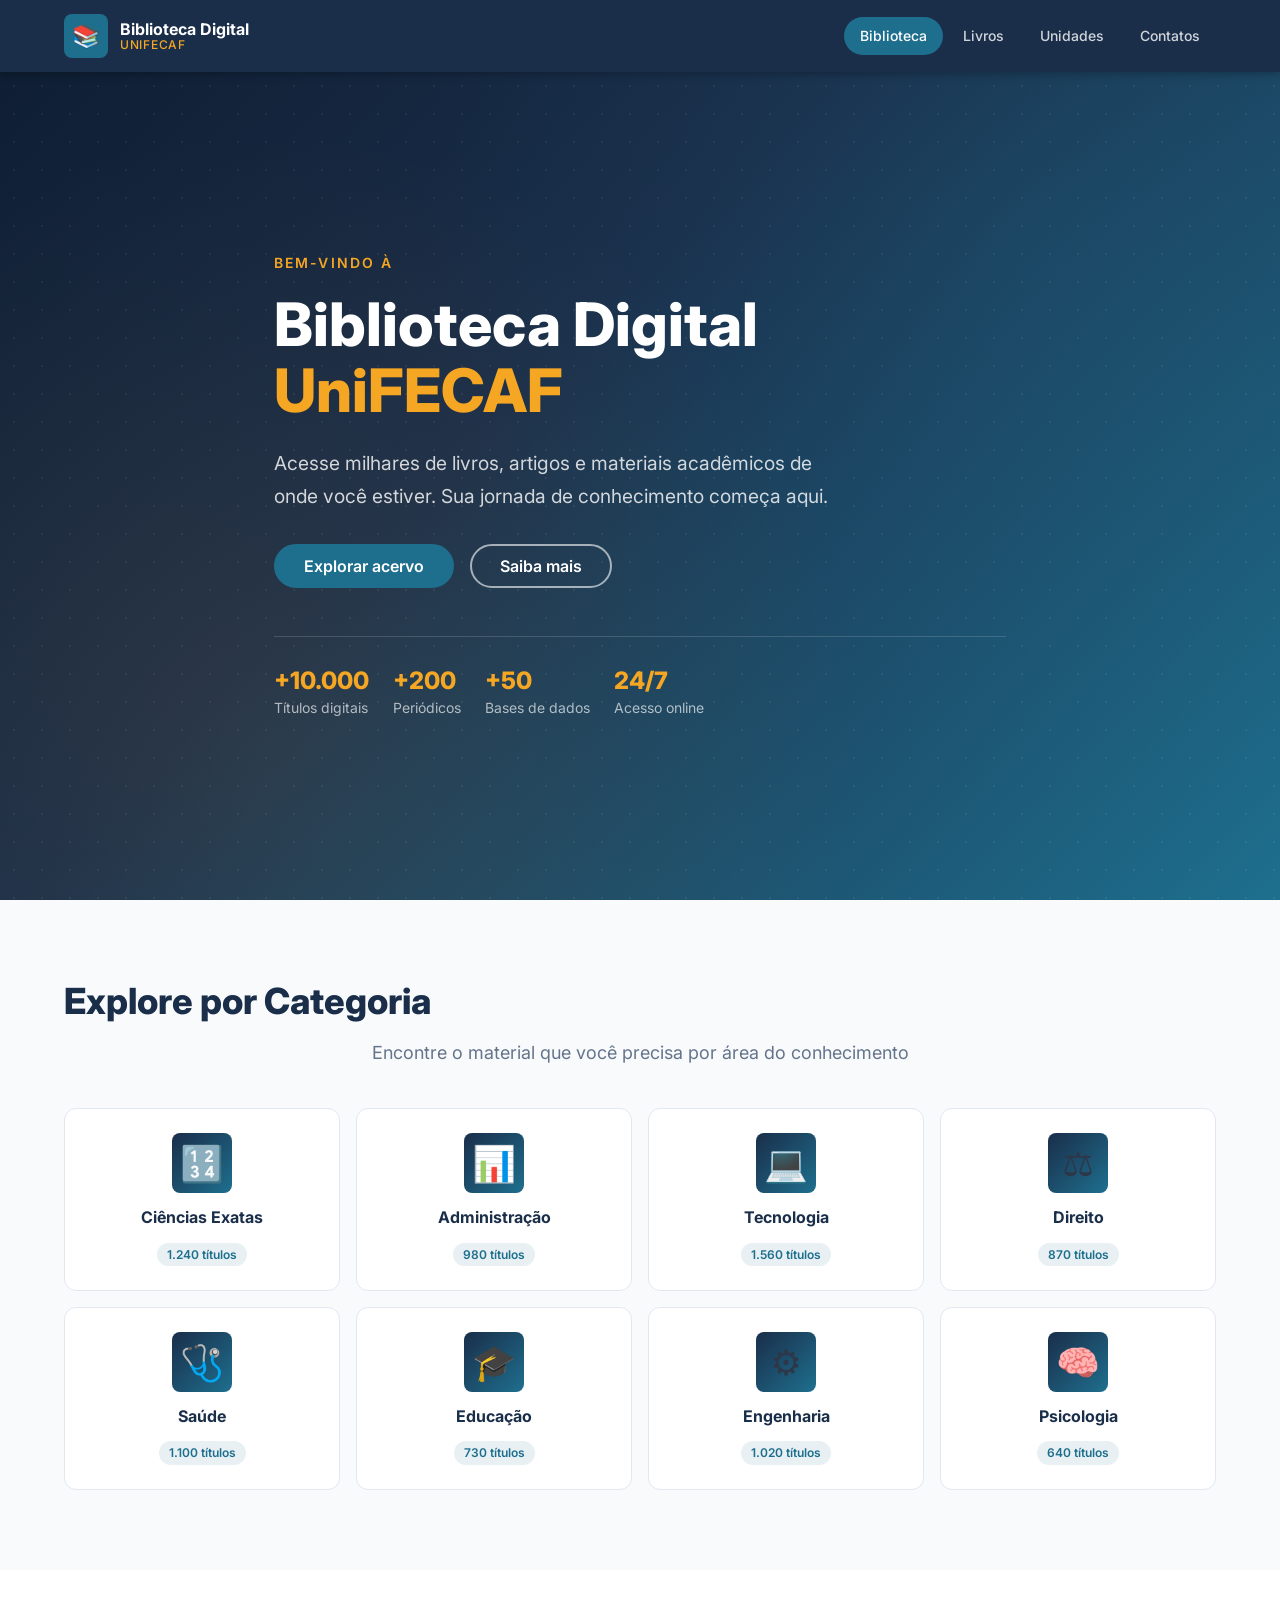
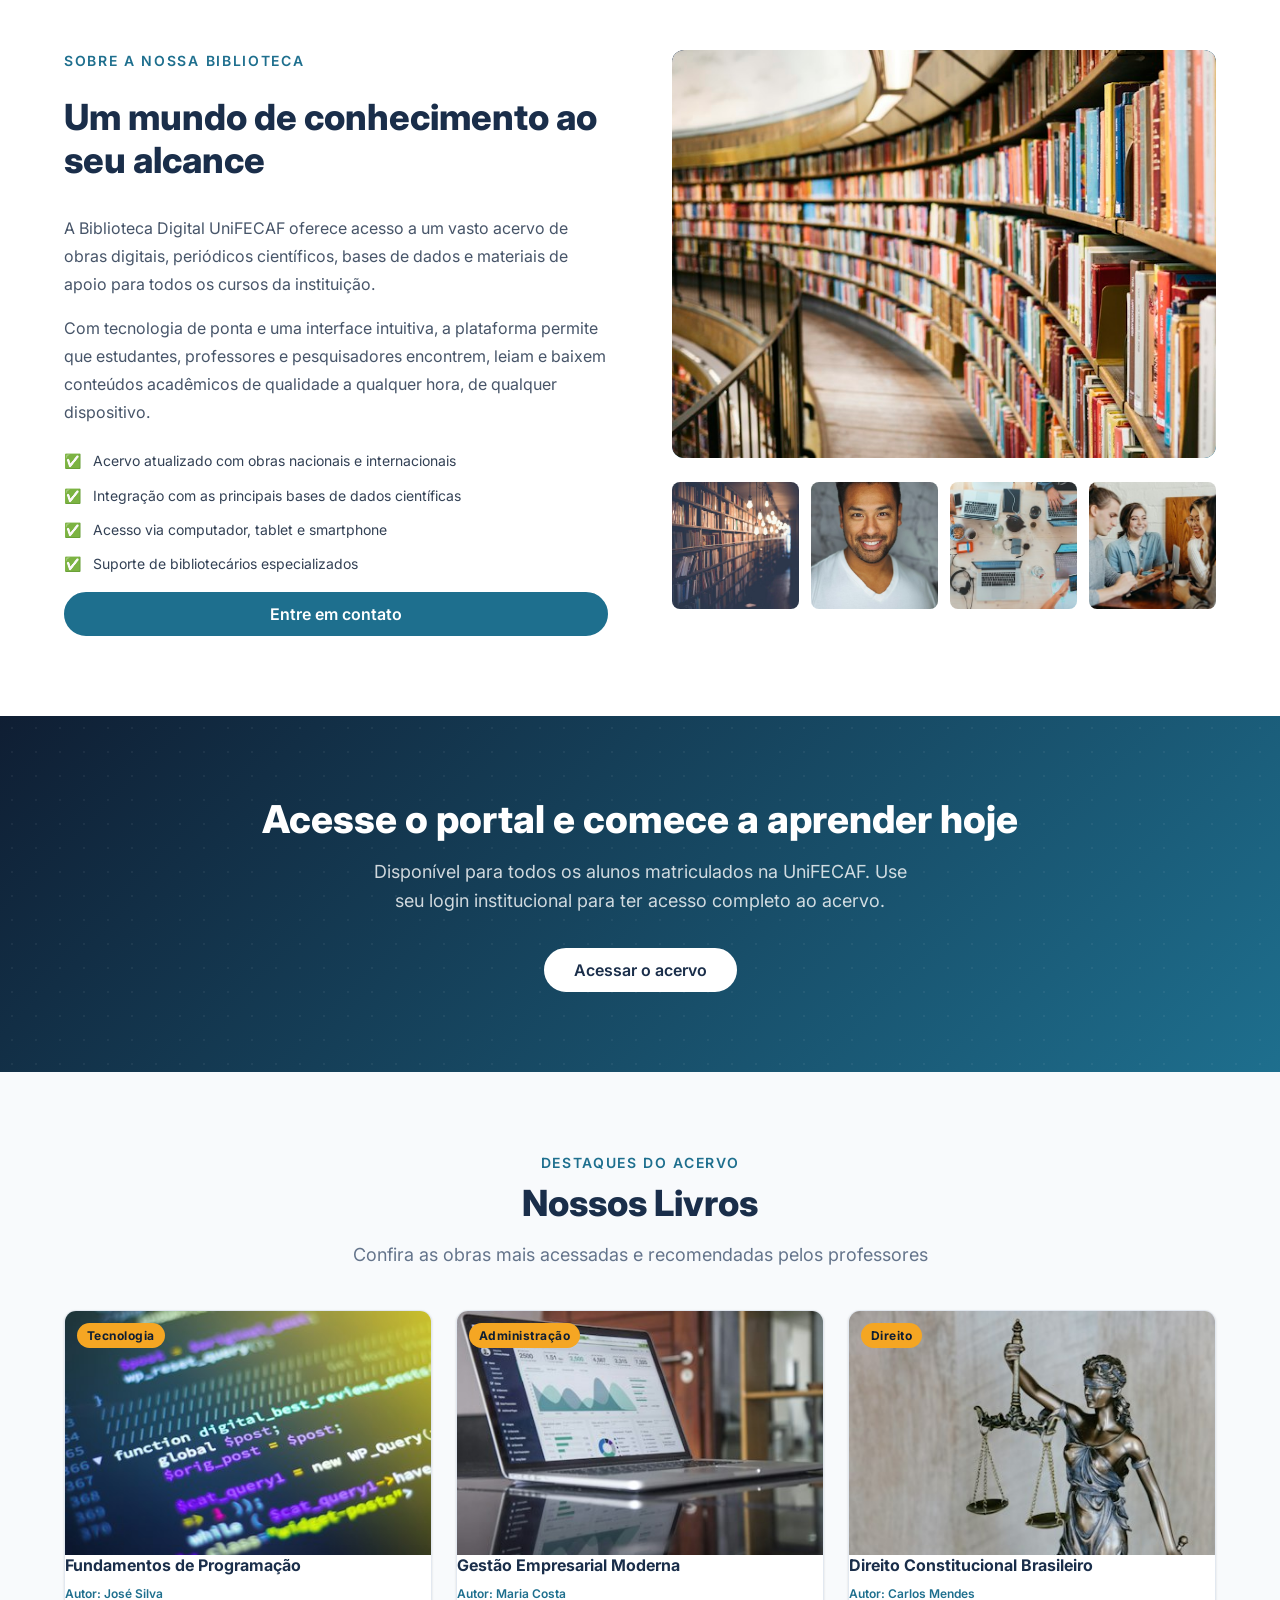
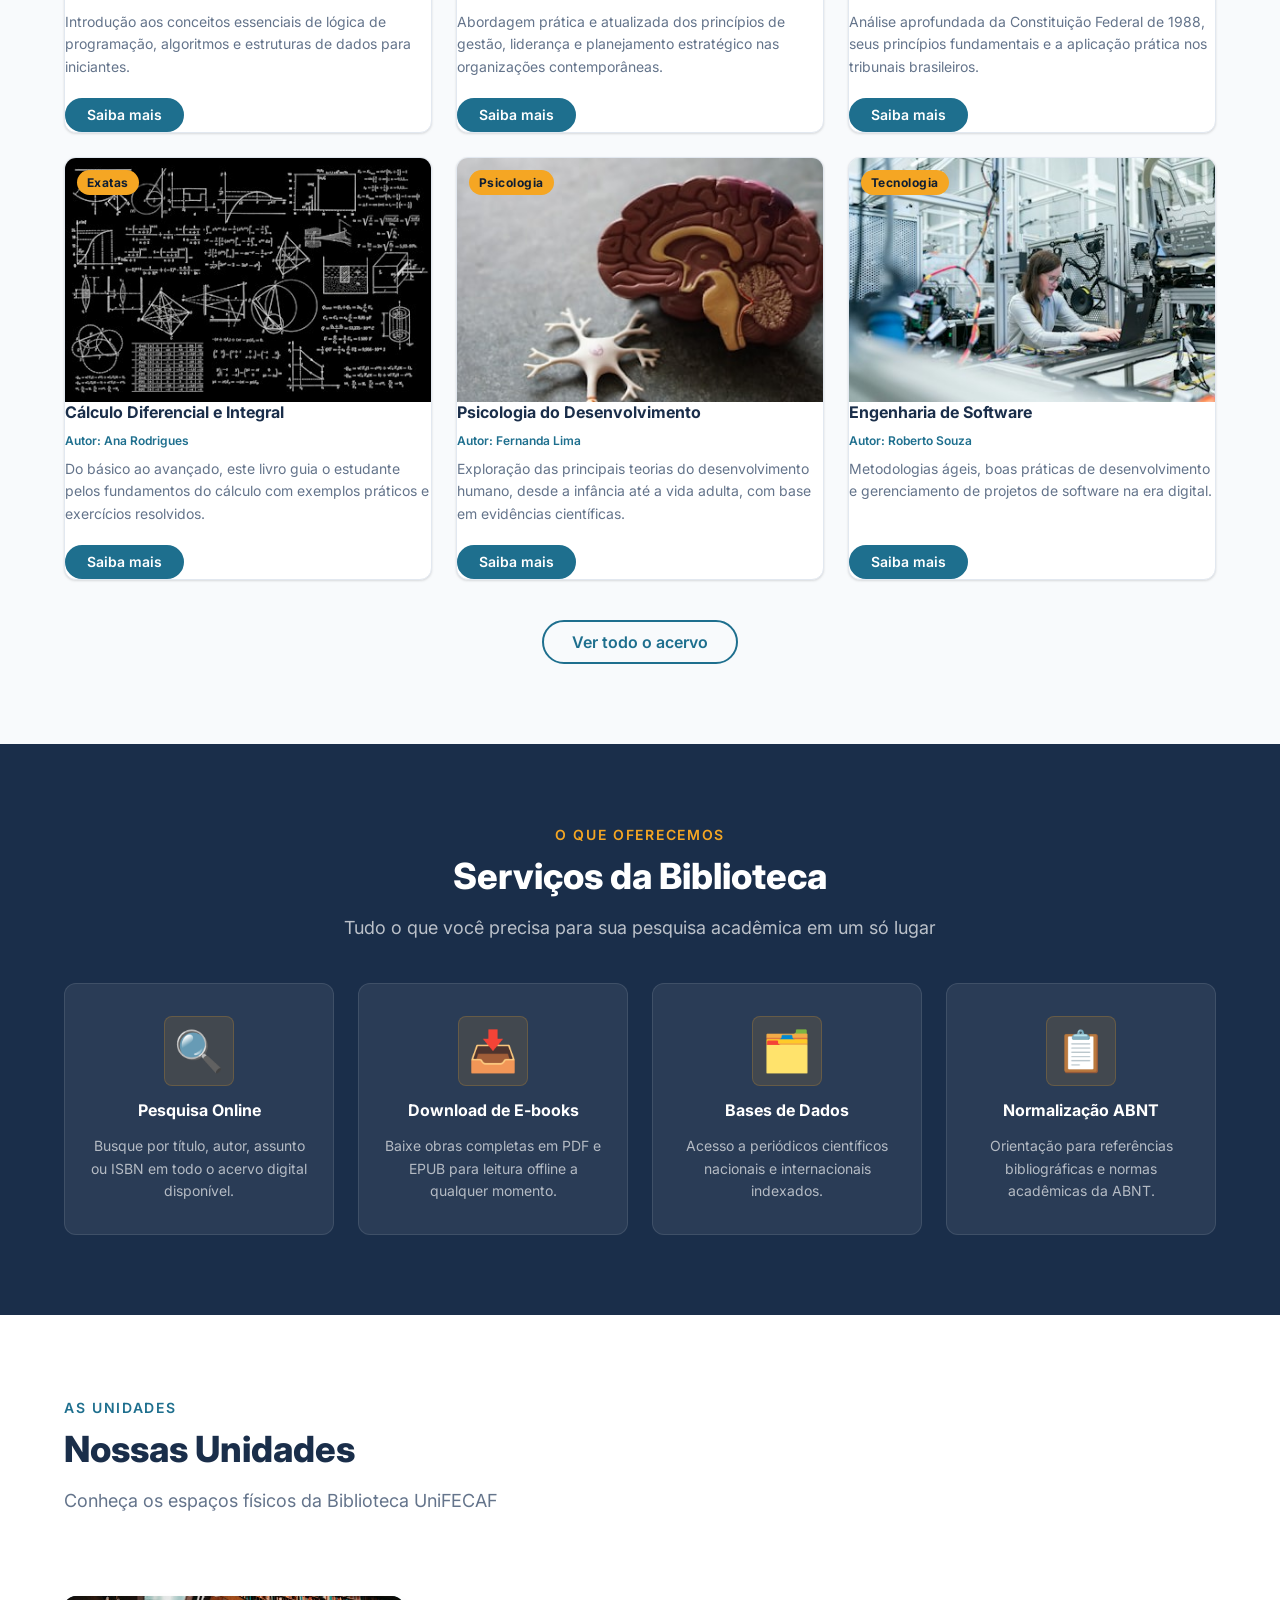
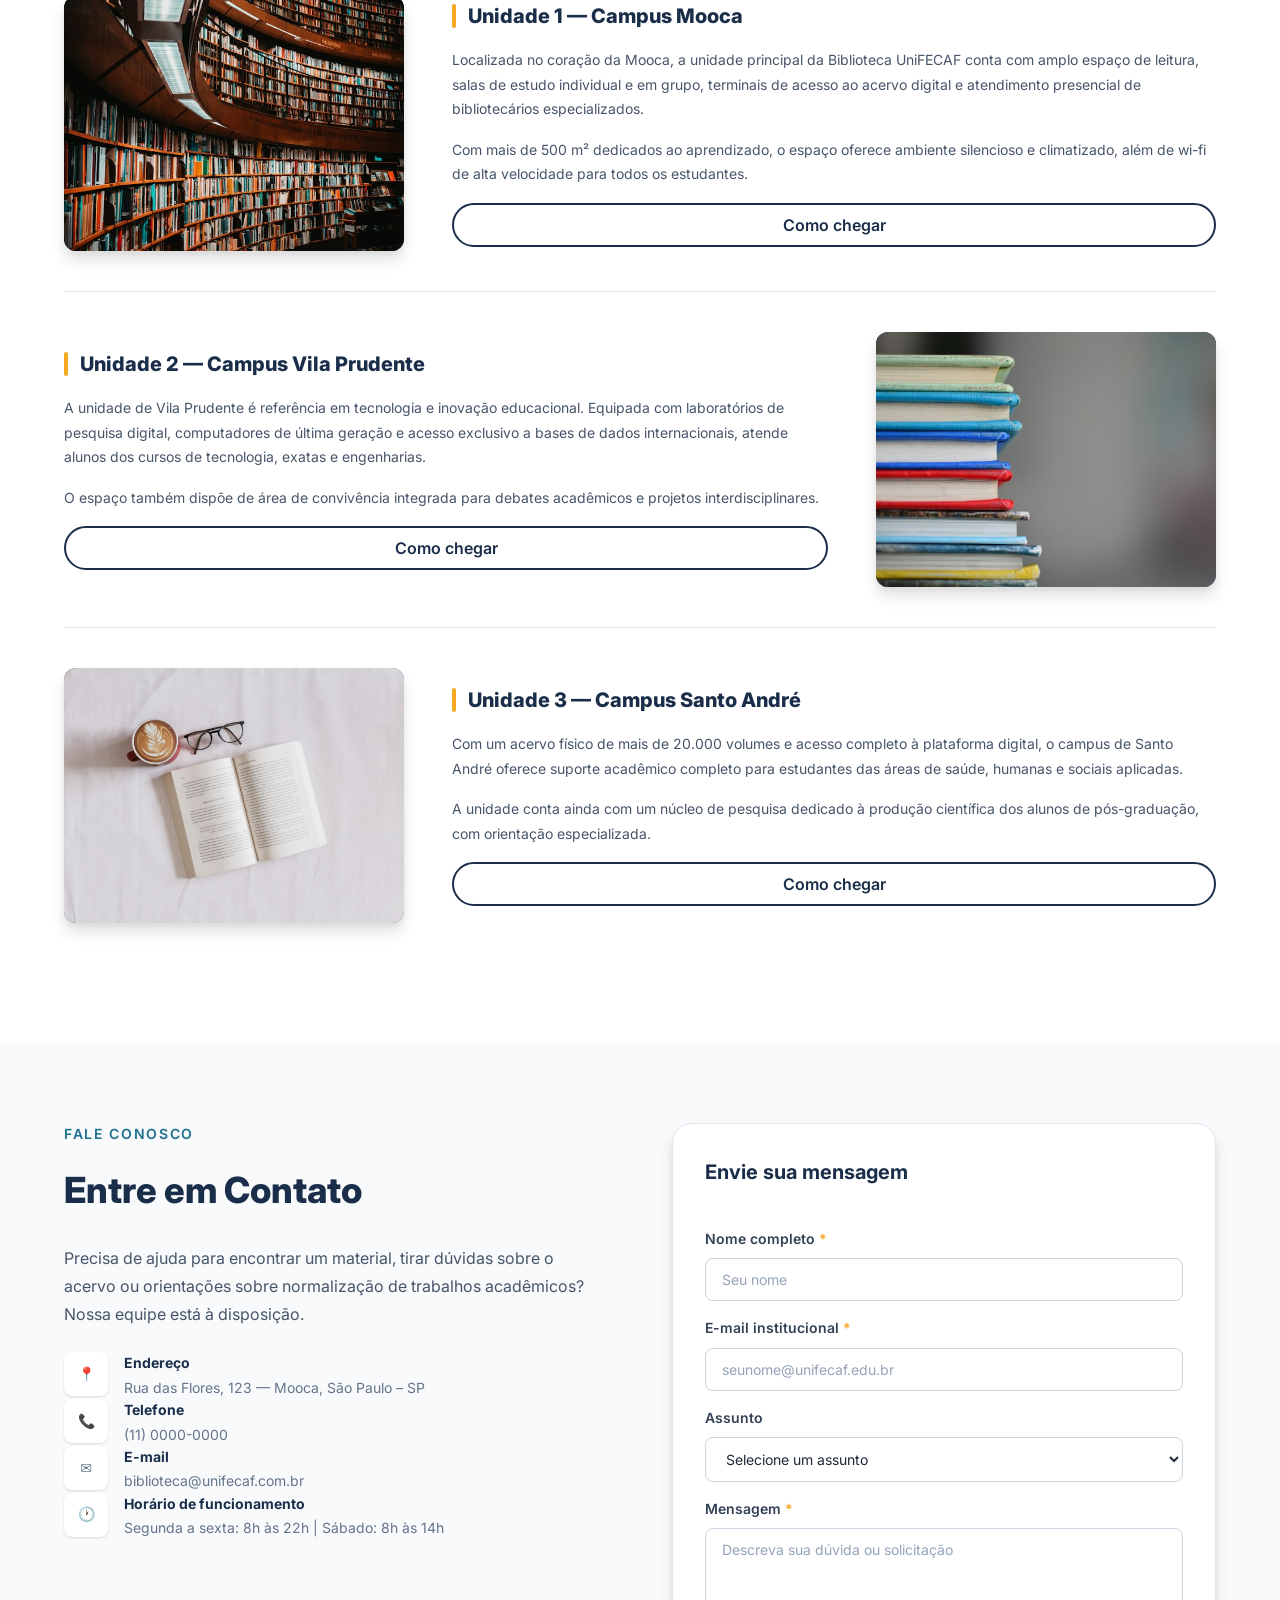
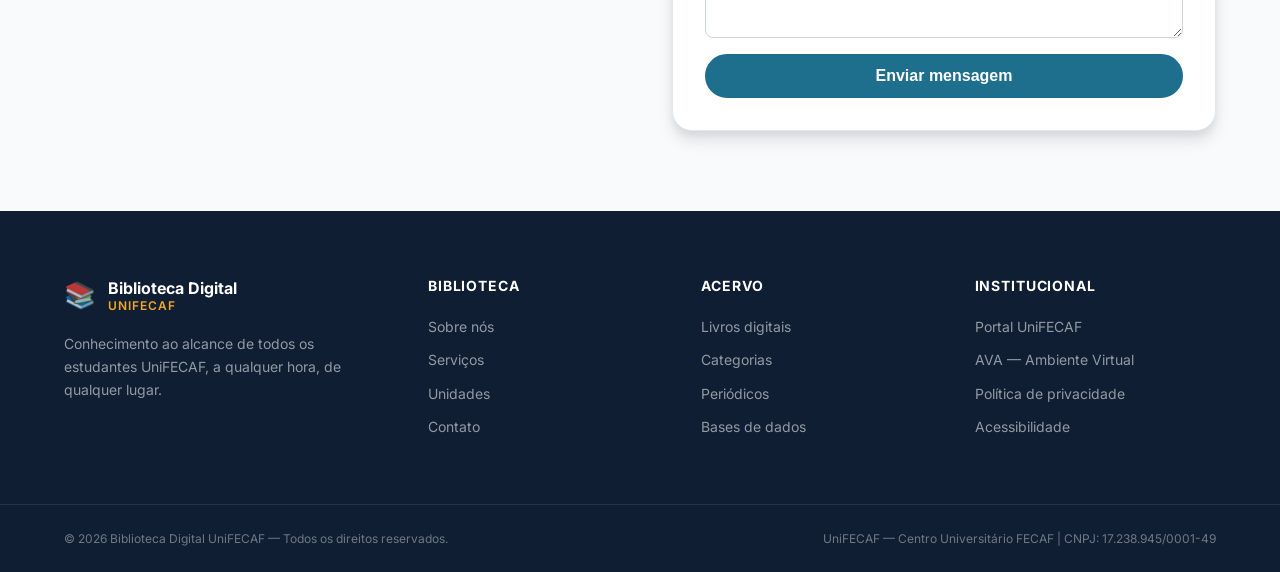
==== index.html @ cd7987db "feat: Biblioteca Digital UniFECAF v1.0 — Design Web UniFECAF 2026" ====
﻿<!DOCTYPE html>
<html lang="pt-BR">
<head>
  <meta charset="UTF-8" />
  <meta name="viewport" content="width=device-width, initial-scale=1.0" />
  <meta name="description" content="Biblioteca Digital UniFECAF — Acesso a livros, materiais acadêmicos e conteúdos de apoio à aprendizagem." />
  <title>Biblioteca Digital UniFECAF</title>
  <link rel="stylesheet" href="css/style.css" />
  <!-- Favicon inline SVG -->
  <link rel="icon" href="data:image/svg+xml,<svg xmlns='http://www.w3.org/2000/svg' viewBox='0 0 100 100'><text y='.9em' font-size='90'>📚</text></svg>" />
  <!-- Google Fonts -->
  <link rel="preconnect" href="https://fonts.googleapis.com" />
  <link rel="preconnect" href="https://fonts.gstatic.com" crossorigin />
  <link href="https://fonts.googleapis.com/css2?family=Inter:wght@400;500;600;700;800&display=swap" rel="stylesheet" />
</head>
<body>

  <!-- Skip link acessibilidade -->
  <a class="skip-link" href="#main-content">Pular para o conteúdo principal</a>

  <!-- ========== HEADER / NAV ========== -->
  <header class="header" role="banner">
    <div class="container header__inner">

      <!-- Logo -->
      <a href="#inicio" class="header__logo" aria-label="Biblioteca Digital UniFECAF — Página inicial">
        <div class="logo-mark" aria-hidden="true">
          <span class="logo-mark__icon">📚</span>
        </div>
        <div class="logo-text">
          <span class="logo-text__main">Biblioteca Digital</span>
          <span class="logo-text__sub">UniFECAF</span>
        </div>
      </a>

      <!-- Mobile hamburger -->
      <button class="nav-toggle" id="navToggle" aria-controls="mainNav" aria-expanded="false" aria-label="Abrir menu de navegação">
        <span class="nav-toggle__bar"></span>
        <span class="nav-toggle__bar"></span>
        <span class="nav-toggle__bar"></span>
      </button>

      <!-- Navigation -->
      <nav class="nav" id="mainNav" role="navigation" aria-label="Menu principal">
        <ul class="nav__list">
          <li class="nav__item"><a href="#inicio"     class="nav__link">Biblioteca</a></li>
          <li class="nav__item"><a href="#livros"     class="nav__link">Livros</a></li>
          <li class="nav__item"><a href="#unidades"   class="nav__link">Unidades</a></li>
          <li class="nav__item"><a href="#contato"    class="nav__link">Contatos</a></li>
        </ul>
      </nav>

    </div>
  </header>

  <main id="main-content">

    <!-- ========== HERO ========== -->
    <section class="hero" id="inicio" aria-label="Destaque principal">
      <div class="hero__overlay" aria-hidden="true"></div>
      <div class="container hero__content">
        <p class="hero__eyebrow">Bem-vindo à</p>
        <h1 class="hero__title">Biblioteca Digital<br><span>UniFECAF</span></h1>
        <p class="hero__subtitle">
          Acesse milhares de livros, artigos e materiais acadêmicos de onde você estiver.
          Sua jornada de conhecimento começa aqui.
        </p>
        <div class="hero__actions">
          <a href="#livros" class="btn btn--primary">Explorar acervo</a>
          <a href="#sobre"  class="btn btn--outline">Saiba mais</a>
        </div>
        <!-- Stats bar -->
        <div class="hero__stats" aria-label="Números da biblioteca">
          <div class="hero__stat">
            <strong>+10.000</strong>
            <span>Títulos digitais</span>
          </div>
          <div class="hero__stat">
            <strong>+200</strong>
            <span>Periódicos</span>
          </div>
          <div class="hero__stat">
            <strong>+50</strong>
            <span>Bases de dados</span>
          </div>
          <div class="hero__stat">
            <strong>24/7</strong>
            <span>Acesso online</span>
          </div>
        </div>
      </div>
    </section>

    <!-- ========== CATEGORIAS ========== -->
    <section class="categorias" id="categorias" aria-labelledby="categorias-titulo">
      <div class="container">
        <h2 class="section-title" id="categorias-titulo">Explore por Categoria</h2>
        <p class="section-subtitle">Encontre o material que você precisa por área do conhecimento</p>
        <div class="categorias__grid">
          <a href="#livros" class="categoria-card" aria-label="Categoria: Ciências Exatas">
            <div class="categoria-card__icon" aria-hidden="true">🔢</div>
            <h3 class="categoria-card__title">Ciências Exatas</h3>
            <span class="categoria-card__count">1.240 títulos</span>
          </a>
          <a href="#livros" class="categoria-card" aria-label="Categoria: Administração">
            <div class="categoria-card__icon" aria-hidden="true">📊</div>
            <h3 class="categoria-card__title">Administração</h3>
            <span class="categoria-card__count">980 títulos</span>
          </a>
          <a href="#livros" class="categoria-card" aria-label="Categoria: Tecnologia da Informação">
            <div class="categoria-card__icon" aria-hidden="true">💻</div>
            <h3 class="categoria-card__title">Tecnologia</h3>
            <span class="categoria-card__count">1.560 títulos</span>
          </a>
          <a href="#livros" class="categoria-card" aria-label="Categoria: Direito">
            <div class="categoria-card__icon" aria-hidden="true">⚖️</div>
            <h3 class="categoria-card__title">Direito</h3>
            <span class="categoria-card__count">870 títulos</span>
          </a>
          <a href="#livros" class="categoria-card" aria-label="Categoria: Saúde">
            <div class="categoria-card__icon" aria-hidden="true">🩺</div>
            <h3 class="categoria-card__title">Saúde</h3>
            <span class="categoria-card__count">1.100 títulos</span>
          </a>
          <a href="#livros" class="categoria-card" aria-label="Categoria: Educação">
            <div class="categoria-card__icon" aria-hidden="true">🎓</div>
            <h3 class="categoria-card__title">Educação</h3>
            <span class="categoria-card__count">730 títulos</span>
          </a>
          <a href="#livros" class="categoria-card" aria-label="Categoria: Engenharia">
            <div class="categoria-card__icon" aria-hidden="true">⚙️</div>
            <h3 class="categoria-card__title">Engenharia</h3>
            <span class="categoria-card__count">1.020 títulos</span>
          </a>
          <a href="#livros" class="categoria-card" aria-label="Categoria: Psicologia">
            <div class="categoria-card__icon" aria-hidden="true">🧠</div>
            <h3 class="categoria-card__title">Psicologia</h3>
            <span class="categoria-card__count">640 títulos</span>
          </a>
        </div>
      </div>
    </section>

    <!-- ========== SOBRE A BIBLIOTECA ========== -->
    <section class="sobre" id="sobre" aria-labelledby="sobre-titulo">
      <div class="container sobre__grid">
        <!-- Text column -->
        <div class="sobre__text">
          <span class="eyebrow">Sobre a Nossa Biblioteca</span>
          <h2 class="section-title left" id="sobre-titulo">Um mundo de conhecimento ao seu alcance</h2>
          <p>
            A Biblioteca Digital UniFECAF oferece acesso a um vasto acervo de obras digitais,
            periódicos científicos, bases de dados e materiais de apoio para todos os cursos
            da instituição.
          </p>
          <p>
            Com tecnologia de ponta e uma interface intuitiva, a plataforma permite que
            estudantes, professores e pesquisadores encontrem, leiam e baixem conteúdos
            acadêmicos de qualidade a qualquer hora, de qualquer dispositivo.
          </p>
          <ul class="sobre__features" aria-label="Recursos da biblioteca">
            <li>
              <span class="feature-icon" aria-hidden="true">✅</span>
              Acervo atualizado com obras nacionais e internacionais
            </li>
            <li>
              <span class="feature-icon" aria-hidden="true">✅</span>
              Integração com as principais bases de dados científicas
            </li>
            <li>
              <span class="feature-icon" aria-hidden="true">✅</span>
              Acesso via computador, tablet e smartphone
            </li>
            <li>
              <span class="feature-icon" aria-hidden="true">✅</span>
              Suporte de bibliotecários especializados
            </li>
          </ul>
          <a href="#contato" class="btn btn--primary">Entre em contato</a>
        </div>
        <!-- Image column -->
        <div class="sobre__image-block">
          <div class="sobre__image-main">
            <img
              src="assets/imagens/sobre-biblioteca.jpg"
              alt="Estudantes utilizando a biblioteca digital em computadores e tablets"
              loading="lazy"
              onerror="this.style.display='none'; this.parentElement.classList.add('img-placeholder')"
            />
          </div>
          <!-- Mini gallery row -->
          <div class="sobre__gallery" aria-label="Galeria de imagens da biblioteca">
            <div class="gallery-thumb">
              <img
                src="assets/imagens/galeria-1.jpg"
                alt="Espaço de leitura da biblioteca"
                loading="lazy"
                onerror="this.style.display='none'; this.parentElement.classList.add('img-placeholder-sm')"
              />
            </div>
            <div class="gallery-thumb">
              <img
                src="assets/imagens/galeria-2.jpg"
                alt="Acervo físico da biblioteca"
                loading="lazy"
                onerror="this.style.display='none'; this.parentElement.classList.add('img-placeholder-sm')"
              />
            </div>
            <div class="gallery-thumb">
              <img
                src="assets/imagens/galeria-3.jpg"
                alt="Estudante pesquisando na plataforma digital"
                loading="lazy"
                onerror="this.style.display='none'; this.parentElement.classList.add('img-placeholder-sm')"
              />
            </div>
            <div class="gallery-thumb">
              <img
                src="assets/imagens/galeria-4.jpg"
                alt="Sala de estudo em grupo"
                loading="lazy"
                onerror="this.style.display='none'; this.parentElement.classList.add('img-placeholder-sm')"
              />
            </div>
          </div>
        </div>
      </div>
    </section>

    <!-- ========== BANNER CTA ========== -->
    <section class="banner-cta" aria-label="Chamada para acesso ao portal">
      <div class="banner-cta__overlay" aria-hidden="true"></div>
      <div class="container banner-cta__content">
        <h2 class="banner-cta__title">Acesse o portal e comece a aprender hoje</h2>
        <p class="banner-cta__subtitle">
          Disponível para todos os alunos matriculados na UniFECAF.
          Use seu login institucional para ter acesso completo ao acervo.
        </p>
        <a href="#livros" class="btn btn--white">Acessar o acervo</a>
      </div>
    </section>

    <!-- ========== NOSSOS LIVROS ========== -->
    <section class="livros" id="livros" aria-labelledby="livros-titulo">
      <div class="container">
        <span class="eyebrow center">Destaques do Acervo</span>
        <h2 class="section-title center" id="livros-titulo">Nossos Livros</h2>
        <p class="section-subtitle">Confira as obras mais acessadas e recomendadas pelos professores</p>

        <div class="livros__grid">

          <!-- Card 1 -->
          <article class="livro-card" aria-label="Livro: Fundamentos de Programação">
            <div class="livro-card__img">
              <img
                src="assets/imagens/livro-1.jpg"
                alt="Capa do livro Fundamentos de Programação"
                loading="lazy"
                onerror="this.style.display='none'; this.parentElement.classList.add('livro-img-placeholder')"
              />
              <span class="livro-card__badge">Tecnologia</span>
            </div>
            <div class="livro-card__body">
              <h3 class="livro-card__title">Fundamentos de Programação</h3>
              <p class="livro-card__author">Autor: José Silva</p>
              <p class="livro-card__desc">
                Introdução aos conceitos essenciais de lógica de programação,
                algoritmos e estruturas de dados para iniciantes.
              </p>
              <a href="#" class="btn btn--primary btn--sm" aria-label="Saiba mais sobre Fundamentos de Programação">Saiba mais</a>
            </div>
          </article>

          <!-- Card 2 -->
          <article class="livro-card" aria-label="Livro: Gestão Empresarial Moderna">
            <div class="livro-card__img">
              <img
                src="assets/imagens/livro-2.jpg"
                alt="Capa do livro Gestão Empresarial Moderna"
                loading="lazy"
                onerror="this.style.display='none'; this.parentElement.classList.add('livro-img-placeholder')"
              />
              <span class="livro-card__badge">Administração</span>
            </div>
            <div class="livro-card__body">
              <h3 class="livro-card__title">Gestão Empresarial Moderna</h3>
              <p class="livro-card__author">Autor: Maria Costa</p>
              <p class="livro-card__desc">
                Abordagem prática e atualizada dos princípios de gestão,
                liderança e planejamento estratégico nas organizações contemporâneas.
              </p>
              <a href="#" class="btn btn--primary btn--sm" aria-label="Saiba mais sobre Gestão Empresarial Moderna">Saiba mais</a>
            </div>
          </article>

          <!-- Card 3 -->
          <article class="livro-card" aria-label="Livro: Direito Constitucional Brasileiro">
            <div class="livro-card__img">
              <img
                src="assets/imagens/livro-3.jpg"
                alt="Capa do livro Direito Constitucional Brasileiro"
                loading="lazy"
                onerror="this.style.display='none'; this.parentElement.classList.add('livro-img-placeholder')"
              />
              <span class="livro-card__badge">Direito</span>
            </div>
            <div class="livro-card__body">
              <h3 class="livro-card__title">Direito Constitucional Brasileiro</h3>
              <p class="livro-card__author">Autor: Carlos Mendes</p>
              <p class="livro-card__desc">
                Análise aprofundada da Constituição Federal de 1988, seus princípios
                fundamentais e a aplicação prática nos tribunais brasileiros.
              </p>
              <a href="#" class="btn btn--primary btn--sm" aria-label="Saiba mais sobre Direito Constitucional Brasileiro">Saiba mais</a>
            </div>
          </article>

          <!-- Card 4 -->
          <article class="livro-card" aria-label="Livro: Cálculo Diferencial e Integral">
            <div class="livro-card__img">
              <img
                src="assets/imagens/livro-4.jpg"
                alt="Capa do livro Cálculo Diferencial e Integral"
                loading="lazy"
                onerror="this.style.display='none'; this.parentElement.classList.add('livro-img-placeholder')"
              />
              <span class="livro-card__badge">Exatas</span>
            </div>
            <div class="livro-card__body">
              <h3 class="livro-card__title">Cálculo Diferencial e Integral</h3>
              <p class="livro-card__author">Autor: Ana Rodrigues</p>
              <p class="livro-card__desc">
                Do básico ao avançado, este livro guia o estudante pelos fundamentos
                do cálculo com exemplos práticos e exercícios resolvidos.
              </p>
              <a href="#" class="btn btn--primary btn--sm" aria-label="Saiba mais sobre Cálculo Diferencial e Integral">Saiba mais</a>
            </div>
          </article>

          <!-- Card 5 -->
          <article class="livro-card" aria-label="Livro: Psicologia do Desenvolvimento">
            <div class="livro-card__img">
              <img
                src="assets/imagens/livro-5.jpg"
                alt="Capa do livro Psicologia do Desenvolvimento"
                loading="lazy"
                onerror="this.style.display='none'; this.parentElement.classList.add('livro-img-placeholder')"
              />
              <span class="livro-card__badge">Psicologia</span>
            </div>
            <div class="livro-card__body">
              <h3 class="livro-card__title">Psicologia do Desenvolvimento</h3>
              <p class="livro-card__author">Autor: Fernanda Lima</p>
              <p class="livro-card__desc">
                Exploração das principais teorias do desenvolvimento humano,
                desde a infância até a vida adulta, com base em evidências científicas.
              </p>
              <a href="#" class="btn btn--primary btn--sm" aria-label="Saiba mais sobre Psicologia do Desenvolvimento">Saiba mais</a>
            </div>
          </article>

          <!-- Card 6 -->
          <article class="livro-card" aria-label="Livro: Engenharia de Software">
            <div class="livro-card__img">
              <img
                src="assets/imagens/livro-6.jpg"
                alt="Capa do livro Engenharia de Software"
                loading="lazy"
                onerror="this.style.display='none'; this.parentElement.classList.add('livro-img-placeholder')"
              />
              <span class="livro-card__badge">Tecnologia</span>
            </div>
            <div class="livro-card__body">
              <h3 class="livro-card__title">Engenharia de Software</h3>
              <p class="livro-card__author">Autor: Roberto Souza</p>
              <p class="livro-card__desc">
                Metodologias ágeis, boas práticas de desenvolvimento e gerenciamento
                de projetos de software na era digital.
              </p>
              <a href="#" class="btn btn--primary btn--sm" aria-label="Saiba mais sobre Engenharia de Software">Saiba mais</a>
            </div>
          </article>

        </div><!-- /.livros__grid -->

        <div class="livros__cta">
          <a href="#" class="btn btn--secondary">Ver todo o acervo</a>
        </div>

      </div>
    </section>

    <!-- ========== SERVIÇOS ========== -->
    <section class="servicos" id="servicos" aria-labelledby="servicos-titulo">
      <div class="container">
        <span class="eyebrow center">O que oferecemos</span>
        <h2 class="section-title center" id="servicos-titulo">Serviços da Biblioteca</h2>
        <p class="section-subtitle">Tudo o que você precisa para sua pesquisa acadêmica em um só lugar</p>
        <div class="servicos__grid">
          <div class="servico-item">
            <div class="servico-item__icon" aria-hidden="true">🔍</div>
            <h3>Pesquisa Online</h3>
            <p>Busque por título, autor, assunto ou ISBN em todo o acervo digital disponível.</p>
          </div>
          <div class="servico-item">
            <div class="servico-item__icon" aria-hidden="true">📥</div>
            <h3>Download de E-books</h3>
            <p>Baixe obras completas em PDF e EPUB para leitura offline a qualquer momento.</p>
          </div>
          <div class="servico-item">
            <div class="servico-item__icon" aria-hidden="true">🗂️</div>
            <h3>Bases de Dados</h3>
            <p>Acesso a periódicos científicos nacionais e internacionais indexados.</p>
          </div>
          <div class="servico-item">
            <div class="servico-item__icon" aria-hidden="true">📋</div>
            <h3>Normalização ABNT</h3>
            <p>Orientação para referências bibliográficas e normas acadêmicas da ABNT.</p>
          </div>
        </div>
      </div>
    </section>

    <!-- ========== AS UNIDADES ========== -->
    <section class="unidades" id="unidades" aria-labelledby="unidades-titulo">
      <div class="container">
        <span class="eyebrow">As Unidades</span>
        <h2 class="section-title left" id="unidades-titulo">Nossas Unidades</h2>
        <p class="section-subtitle left">Conheça os espaços físicos da Biblioteca UniFECAF</p>

        <!-- Unidade 1 -->
        <article class="unidade-item" aria-label="Unidade 1: Campus Mooca">
          <div class="unidade-item__img">
            <img
              src="assets/imagens/unidade-1.jpg"
              alt="Campus Mooca da UniFECAF — espaço de biblioteca moderno"
              loading="lazy"
              onerror="this.style.display='none'; this.parentElement.classList.add('img-placeholder')"
            />
          </div>
          <div class="unidade-item__text">
            <h3>Unidade 1 — Campus Mooca</h3>
            <p>
              Localizada no coração da Mooca, a unidade principal da Biblioteca UniFECAF
              conta com amplo espaço de leitura, salas de estudo individual e em grupo,
              terminais de acesso ao acervo digital e atendimento presencial de
              bibliotecários especializados.
            </p>
            <p>
              Com mais de 500 m² dedicados ao aprendizado, o espaço oferece ambiente
              silencioso e climatizado, além de wi-fi de alta velocidade para todos os estudantes.
            </p>
            <a href="#contato" class="btn btn--outline-dark">Como chegar</a>
          </div>
        </article>

        <!-- Unidade 2 -->
        <article class="unidade-item unidade-item--reverse" aria-label="Unidade 2: Campus Vila Prudente">
          <div class="unidade-item__img">
            <img
              src="assets/imagens/unidade-2.jpg"
              alt="Campus Vila Prudente da UniFECAF — biblioteca com computadores"
              loading="lazy"
              onerror="this.style.display='none'; this.parentElement.classList.add('img-placeholder')"
            />
          </div>
          <div class="unidade-item__text">
            <h3>Unidade 2 — Campus Vila Prudente</h3>
            <p>
              A unidade de Vila Prudente é referência em tecnologia e inovação educacional.
              Equipada com laboratórios de pesquisa digital, computadores de última geração
              e acesso exclusivo a bases de dados internacionais, atende alunos dos cursos
              de tecnologia, exatas e engenharias.
            </p>
            <p>
              O espaço também dispõe de área de convivência integrada para debates acadêmicos
              e projetos interdisciplinares.
            </p>
            <a href="#contato" class="btn btn--outline-dark">Como chegar</a>
          </div>
        </article>

        <!-- Unidade 3 -->
        <article class="unidade-item" aria-label="Unidade 3: Campus Santo André">
          <div class="unidade-item__img">
            <img
              src="assets/imagens/unidade-3.jpg"
              alt="Campus Santo André da UniFECAF — biblioteca com acervo físico"
              loading="lazy"
              onerror="this.style.display='none'; this.parentElement.classList.add('img-placeholder')"
            />
          </div>
          <div class="unidade-item__text">
            <h3>Unidade 3 — Campus Santo André</h3>
            <p>
              Com um acervo físico de mais de 20.000 volumes e acesso completo à plataforma
              digital, o campus de Santo André oferece suporte acadêmico completo para
              estudantes das áreas de saúde, humanas e sociais aplicadas.
            </p>
            <p>
              A unidade conta ainda com um núcleo de pesquisa dedicado à produção
              científica dos alunos de pós-graduação, com orientação especializada.
            </p>
            <a href="#contato" class="btn btn--outline-dark">Como chegar</a>
          </div>
        </article>

      </div>
    </section>

    <!-- ========== CONTATO ========== -->
    <section class="contato" id="contato" aria-labelledby="contato-titulo">
      <div class="container contato__grid">
        <!-- Info -->
        <div class="contato__info">
          <span class="eyebrow">Fale Conosco</span>
          <h2 class="section-title left" id="contato-titulo">Entre em Contato</h2>
          <p>
            Precisa de ajuda para encontrar um material, tirar dúvidas sobre o acervo
            ou orientações sobre normalização de trabalhos acadêmicos?
            Nossa equipe está à disposição.
          </p>

          <ul class="contato__list" aria-label="Informações de contato">
            <li>
              <span class="contato__icon" aria-hidden="true">📍</span>
              <div>
                <strong>Endereço</strong>
                <span>Rua das Flores, 123 — Mooca, São Paulo – SP</span>
              </div>
            </li>
            <li>
              <span class="contato__icon" aria-hidden="true">📞</span>
              <div>
                <strong>Telefone</strong>
                <a href="tel:+551100000000">(11) 0000-0000</a>
              </div>
            </li>
            <li>
              <span class="contato__icon" aria-hidden="true">✉️</span>
              <div>
                <strong>E-mail</strong>
                <a href="mailto:biblioteca@unifecaf.com.br">biblioteca@unifecaf.com.br</a>
              </div>
            </li>
            <li>
              <span class="contato__icon" aria-hidden="true">🕐</span>
              <div>
                <strong>Horário de funcionamento</strong>
                <span>Segunda a sexta: 8h às 22h | Sábado: 8h às 14h</span>
              </div>
            </li>
          </ul>
        </div>

        <!-- Form -->
        <div class="contato__form-block">
          <form class="contato__form" action="#" method="post" novalidate aria-label="Formulário de contato">
            <h3 class="contato__form-title">Envie sua mensagem</h3>

            <div class="form-group">
              <label for="nome">Nome completo <span aria-hidden="true">*</span></label>
              <input
                type="text"
                id="nome"
                name="nome"
                placeholder="Seu nome"
                required
                autocomplete="name"
                aria-required="true"
              />
            </div>

            <div class="form-group">
              <label for="email">E-mail institucional <span aria-hidden="true">*</span></label>
              <input
                type="email"
                id="email"
                name="email"
                placeholder="seunome@unifecaf.edu.br"
                required
                autocomplete="email"
                aria-required="true"
              />
            </div>

            <div class="form-group">
              <label for="assunto">Assunto</label>
              <select id="assunto" name="assunto" aria-label="Selecione o assunto da mensagem">
                <option value="">Selecione um assunto</option>
                <option value="acervo">Pesquisa de acervo</option>
                <option value="acesso">Acesso à plataforma</option>
                <option value="normas">Normalização ABNT</option>
                <option value="outro">Outro</option>
              </select>
            </div>

            <div class="form-group">
              <label for="mensagem">Mensagem <span aria-hidden="true">*</span></label>
              <textarea
                id="mensagem"
                name="mensagem"
                rows="4"
                placeholder="Descreva sua dúvida ou solicitação"
                required
                aria-required="true"
              ></textarea>
            </div>

            <button type="submit" class="btn btn--primary btn--full">Enviar mensagem</button>
          </form>
        </div>

      </div>
    </section>

  </main>

  <!-- ========== FOOTER ========== -->
  <footer class="footer" role="contentinfo">
    <div class="container footer__inner">
      <div class="footer__brand">
        <div class="footer__logo">
          <span aria-hidden="true">📚</span>
          <div>
            <strong>Biblioteca Digital</strong>
            <span>UniFECAF</span>
          </div>
        </div>
        <p class="footer__tagline">
          Conhecimento ao alcance de todos os estudantes UniFECAF,
          a qualquer hora, de qualquer lugar.
        </p>
      </div>

      <nav class="footer__nav" aria-label="Links do rodapé">
        <div class="footer__col">
          <h4>Biblioteca</h4>
          <ul>
            <li><a href="#sobre">Sobre nós</a></li>
            <li><a href="#servicos">Serviços</a></li>
            <li><a href="#unidades">Unidades</a></li>
            <li><a href="#contato">Contato</a></li>
          </ul>
        </div>
        <div class="footer__col">
          <h4>Acervo</h4>
          <ul>
            <li><a href="#livros">Livros digitais</a></li>
            <li><a href="#categorias">Categorias</a></li>
            <li><a href="#">Periódicos</a></li>
            <li><a href="#">Bases de dados</a></li>
          </ul>
        </div>
        <div class="footer__col">
          <h4>Institucional</h4>
          <ul>
            <li><a href="https://www.unifecaf.com.br" target="_blank" rel="noopener noreferrer">Portal UniFECAF</a></li>
            <li><a href="#">AVA — Ambiente Virtual</a></li>
            <li><a href="#">Política de privacidade</a></li>
            <li><a href="#">Acessibilidade</a></li>
          </ul>
        </div>
      </nav>
    </div>

    <div class="footer__bottom">
      <div class="container">
        <p>© 2026 Biblioteca Digital UniFECAF — Todos os direitos reservados.</p>
        <p>UniFECAF — Centro Universitário FECAF | CNPJ: 17.238.945/0001-49</p>
      </div>
    </div>
  </footer>

  <!-- ========== BACK TO TOP ========== -->
  <a href="#inicio" class="back-to-top" id="backToTop" aria-label="Voltar ao topo da página">▲</a>

  <!-- ========== SCRIPTS ========== -->
  <script>
    // Mobile nav toggle
    const toggle = document.getElementById('navToggle');
    const nav    = document.getElementById('mainNav');

    toggle.addEventListener('click', () => {
      const isOpen = nav.classList.toggle('nav--open');
      toggle.setAttribute('aria-expanded', isOpen);
    });

    // Close nav when a link is clicked
    nav.querySelectorAll('.nav__link').forEach(link => {
      link.addEventListener('click', () => {
        nav.classList.remove('nav--open');
        toggle.setAttribute('aria-expanded', 'false');
      });
    });

    // Back-to-top button visibility
    const backToTop = document.getElementById('backToTop');
    window.addEventListener('scroll', () => {
      backToTop.classList.toggle('back-to-top--visible', window.scrollY > 400);
    });

    // Active nav link on scroll
    const sections = document.querySelectorAll('section[id]');
    const navLinks = document.querySelectorAll('.nav__link');

    window.addEventListener('scroll', () => {
      let current = '';
      sections.forEach(sec => {
        if (window.scrollY >= sec.offsetTop - 100) current = sec.id;
      });
      navLinks.forEach(link => {
        link.classList.remove('nav__link--active');
        if (link.getAttribute('href') === '#' + current) {
          link.classList.add('nav__link--active');
        }
      });
    });
  </script>

</body>
</html>
---- css/style.css ----
/* =============================================
   BIBLIOTECA DIGITAL UNIFECAF — style.css
   Versão: 1.0
   Autor: Design Web UniFECAF
   ============================================= */

/* -----------------------------------------------
   1. RESET & BASE
----------------------------------------------- */
*, *::before, *::after {
  box-sizing: border-box;
  margin: 0;
  padding: 0;
}

html {
  scroll-behavior: smooth;
  font-size: 16px;
}

body {
  font-family: 'Inter', system-ui, -apple-system, sans-serif;
  color: #2d3748;
  background-color: #ffffff;
  line-height: 1.6;
  -webkit-font-smoothing: antialiased;
}

img {
  max-width: 100%;
  display: block;
}

a {
  text-decoration: none;
  color: inherit;
  transition: color 0.2s ease;
}

ul, ol {
  list-style: none;
}

/* -----------------------------------------------
   2. CSS CUSTOM PROPERTIES (Design Tokens)
----------------------------------------------- */
:root {
  /* Brand Colors — UniFECAF */
  --color-primary:      #1a2e4a;   /* Navy principal */
  --color-primary-dark: #0f1e33;   /* Navy escuro */
  --color-primary-light:#2a4a76;   /* Navy claro */
  --color-secondary:    #1e6f8e;   /* Teal */
  --color-secondary-light: #2990b8;
  --color-accent:       #f5a623;   /* Dourado/amarelo */
  --color-accent-dark:  #d4891a;

  /* Neutros */
  --color-white:        #ffffff;
  --color-gray-50:      #f8fafc;
  --color-gray-100:     #f1f5f9;
  --color-gray-200:     #e2e8f0;
  --color-gray-300:     #cbd5e1;
  --color-gray-400:     #94a3b8;
  --color-gray-500:     #64748b;
  --color-gray-600:     #475569;
  --color-gray-700:     #334155;
  --color-gray-800:     #1e293b;
  --color-gray-900:     #0f172a;

  /* Typography */
  --font-size-xs:   0.75rem;    /* 12px */
  --font-size-sm:   0.875rem;   /* 14px */
  --font-size-base: 1rem;       /* 16px */
  --font-size-lg:   1.125rem;   /* 18px */
  --font-size-xl:   1.25rem;    /* 20px */
  --font-size-2xl:  1.5rem;     /* 24px */
  --font-size-3xl:  1.875rem;   /* 30px */
  --font-size-4xl:  2.25rem;    /* 36px */
  --font-size-5xl:  3rem;       /* 48px */

  /* Spacing */
  --space-1:  0.25rem;
  --space-2:  0.5rem;
  --space-3:  0.75rem;
  --space-4:  1rem;
  --space-6:  1.5rem;
  --space-8:  2rem;
  --space-10: 2.5rem;
  --space-12: 3rem;
  --space-16: 4rem;
  --space-20: 5rem;
  --space-24: 6rem;

  /* Layout */
  --container-max: 1200px;
  --container-pad: 1.5rem;

  /* Borders */
  --radius-sm:  4px;
  --radius-md:  8px;
  --radius-lg:  12px;
  --radius-xl:  20px;
  --radius-full: 9999px;

  /* Shadows */
  --shadow-sm:  0 1px 3px rgba(0,0,0,.08), 0 1px 2px rgba(0,0,0,.06);
  --shadow-md:  0 4px 6px rgba(0,0,0,.07), 0 2px 4px rgba(0,0,0,.06);
  --shadow-lg:  0 10px 15px rgba(0,0,0,.1), 0 4px 6px rgba(0,0,0,.05);
  --shadow-xl:  0 20px 25px rgba(0,0,0,.1), 0 10px 10px rgba(0,0,0,.04);

  /* Transitions */
  --transition: 0.25s ease;
  --transition-slow: 0.4s ease;

  /* Header height */
  --header-h: 72px;
}

/* -----------------------------------------------
   3. UTILITY CLASSES
----------------------------------------------- */
.container {
  width: 100%;
  max-width: var(--container-max);
  margin-inline: auto;
  padding-inline: var(--container-pad);
}

/* Skip link for screen-readers */
.skip-link {
  position: absolute;
  top: -100%;
  left: var(--space-4);
  background: var(--color-accent);
  color: var(--color-primary);
  padding: var(--space-2) var(--space-4);
  border-radius: var(--radius-md);
  font-weight: 700;
  z-index: 9999;
  transition: top 0.2s;
}
.skip-link:focus { top: var(--space-4); }

/* Eyebrow label */
.eyebrow {
  display: inline-block;
  font-size: var(--font-size-sm);
  font-weight: 600;
  letter-spacing: 0.12em;
  text-transform: uppercase;
  color: var(--color-secondary);
  margin-bottom: var(--space-2);
}
.eyebrow.center { display: block; text-align: center; }

/* Section headings */
.section-title {
  font-size: clamp(1.5rem, 3vw, 2.25rem);
  font-weight: 800;
  color: var(--color-primary);
  line-height: 1.2;
  margin-bottom: var(--space-4);
}
.section-title.center { text-align: center; }
.section-title.left   { text-align: left; }

.section-subtitle {
  font-size: var(--font-size-lg);
  color: var(--color-gray-500);
  margin-bottom: var(--space-10);
  max-width: 600px;
}
.section-subtitle:not(.left) { margin-inline: auto; text-align: center; }
.section-subtitle.left { text-align: left; margin-inline: 0; }

/* -----------------------------------------------
   4. BUTTONS
----------------------------------------------- */
.btn {
  display: inline-flex;
  align-items: center;
  justify-content: center;
  gap: var(--space-2);
  padding: 0.75rem 1.75rem;
  font-size: var(--font-size-base);
  font-weight: 600;
  border-radius: var(--radius-full);
  border: 2px solid transparent;
  cursor: pointer;
  transition: background var(--transition), color var(--transition),
              border-color var(--transition), transform var(--transition),
              box-shadow var(--transition);
  white-space: nowrap;
  line-height: 1;
}

.btn:hover  { transform: translateY(-2px); box-shadow: var(--shadow-md); }
.btn:active { transform: translateY(0); }
.btn:focus-visible {
  outline: 3px solid var(--color-accent);
  outline-offset: 3px;
}

/* Primary */
.btn--primary {
  background: var(--color-secondary);
  color: var(--color-white);
  border-color: var(--color-secondary);
}
.btn--primary:hover {
  background: var(--color-secondary-light);
  border-color: var(--color-secondary-light);
}

/* Secondary (outline teal) */
.btn--secondary {
  background: transparent;
  color: var(--color-secondary);
  border-color: var(--color-secondary);
}
.btn--secondary:hover {
  background: var(--color-secondary);
  color: var(--color-white);
}

/* Outline (white border for dark backgrounds) */
.btn--outline {
  background: transparent;
  color: var(--color-white);
  border-color: rgba(255,255,255,.6);
}
.btn--outline:hover {
  background: rgba(255,255,255,.15);
  border-color: var(--color-white);
}

/* Outline dark */
.btn--outline-dark {
  background: transparent;
  color: var(--color-primary);
  border-color: var(--color-primary);
}
.btn--outline-dark:hover {
  background: var(--color-primary);
  color: var(--color-white);
}

/* White (for dark sections) */
.btn--white {
  background: var(--color-white);
  color: var(--color-primary);
  border-color: var(--color-white);
}
.btn--white:hover {
  background: var(--color-gray-100);
}

/* Sizes */
.btn--sm  { padding: 0.5rem 1.25rem; font-size: var(--font-size-sm); }
.btn--full { width: 100%; }

/* -----------------------------------------------
   5. HEADER
----------------------------------------------- */
.header {
  position: sticky;
  top: 0;
  z-index: 1000;
  background: var(--color-primary);
  height: var(--header-h);
  box-shadow: 0 2px 8px rgba(0,0,0,.25);
}

.header__inner {
  height: 100%;
  display: flex;
  align-items: center;
  justify-content: space-between;
  gap: var(--space-8);
}

/* Logo */
.header__logo {
  display: flex;
  align-items: center;
  gap: var(--space-3);
  flex-shrink: 0;
}
.header__logo:hover .logo-mark { background: var(--color-secondary-light); }

.logo-mark {
  width: 44px;
  height: 44px;
  background: var(--color-secondary);
  border-radius: var(--radius-md);
  display: flex;
  align-items: center;
  justify-content: center;
  font-size: 1.4rem;
  transition: background var(--transition);
  flex-shrink: 0;
}

.logo-text {
  display: flex;
  flex-direction: column;
  line-height: 1.15;
}
.logo-text__main {
  font-size: var(--font-size-base);
  font-weight: 700;
  color: var(--color-white);
}
.logo-text__sub {
  font-size: var(--font-size-xs);
  font-weight: 500;
  color: var(--color-accent);
  letter-spacing: 0.06em;
  text-transform: uppercase;
}

/* Hamburger */
.nav-toggle {
  display: none;
  flex-direction: column;
  gap: 5px;
  background: none;
  border: none;
  cursor: pointer;
  padding: var(--space-2);
  border-radius: var(--radius-sm);
  transition: background var(--transition);
}
.nav-toggle:hover { background: rgba(255,255,255,.1); }
.nav-toggle:focus-visible { outline: 2px solid var(--color-accent); }

.nav-toggle__bar {
  display: block;
  width: 24px;
  height: 2px;
  background: var(--color-white);
  border-radius: 2px;
  transition: transform var(--transition), opacity var(--transition);
}

/* Navigation */
.nav__list {
  display: flex;
  align-items: center;
  gap: var(--space-1);
}

.nav__link {
  display: block;
  padding: 0.5rem 1rem;
  font-size: var(--font-size-sm);
  font-weight: 500;
  color: rgba(255,255,255,.8);
  border-radius: var(--radius-full);
  transition: background var(--transition), color var(--transition);
}
.nav__link:hover,
.nav__link--active {
  background: rgba(255,255,255,.12);
  color: var(--color-white);
}
.nav__link--active {
  background: var(--color-secondary);
}

/* -----------------------------------------------
   6. HERO
----------------------------------------------- */
.hero {
  position: relative;
  min-height: calc(100vh - var(--header-h));
  background:
    linear-gradient(135deg, var(--color-primary-dark) 0%, var(--color-primary) 40%, var(--color-secondary) 100%);
  display: flex;
  align-items: center;
  overflow: hidden;
}

/* Decorative pattern overlay */
.hero::before {
  content: '';
  position: absolute;
  inset: 0;
  background-image:
    radial-gradient(circle at 20% 80%, rgba(245,166,35,.08) 0%, transparent 50%),
    radial-gradient(circle at 80% 20%, rgba(30,111,142,.15) 0%, transparent 50%);
  pointer-events: none;
}

/* Animated dot grid */
.hero::after {
  content: '';
  position: absolute;
  inset: 0;
  background-image: radial-gradient(rgba(255,255,255,.06) 1px, transparent 1px);
  background-size: 28px 28px;
  pointer-events: none;
}

.hero__overlay { display: none; }

.hero__content {
  position: relative;
  z-index: 1;
  padding-block: var(--space-20);
  max-width: 780px;
}

.hero__eyebrow {
  font-size: var(--font-size-sm);
  font-weight: 600;
  letter-spacing: 0.15em;
  text-transform: uppercase;
  color: var(--color-accent);
  margin-bottom: var(--space-4);
}

.hero__title {
  font-size: clamp(2.2rem, 5vw, 3.75rem);
  font-weight: 800;
  color: var(--color-white);
  line-height: 1.1;
  margin-bottom: var(--space-6);
}
.hero__title span {
  color: var(--color-accent);
}

.hero__subtitle {
  font-size: clamp(1rem, 2vw, 1.2rem);
  color: rgba(255,255,255,.8);
  max-width: 560px;
  margin-bottom: var(--space-8);
  line-height: 1.7;
}

.hero__actions {
  display: flex;
  flex-wrap: wrap;
  gap: var(--space-4);
  margin-bottom: var(--space-12);
}

/* Stats bar */
.hero__stats {
  display: flex;
  flex-wrap: wrap;
  gap: var(--space-6);
  padding-top: var(--space-8);
  border-top: 1px solid rgba(255,255,255,.15);
}

.hero__stat {
  display: flex;
  flex-direction: column;
  gap: var(--space-1);
}
.hero__stat strong {
  font-size: var(--font-size-2xl);
  font-weight: 800;
  color: var(--color-accent);
  line-height: 1;
}
.hero__stat span {
  font-size: var(--font-size-sm);
  color: rgba(255,255,255,.65);
}

/* -----------------------------------------------
   7. CATEGORIAS
----------------------------------------------- */
.categorias {
  padding-block: var(--space-20);
  background: var(--color-gray-50);
}

.categorias__grid {
  display: grid;
  grid-template-columns: repeat(4, 1fr);
  gap: var(--space-4);
}

.categoria-card {
  display: flex;
  flex-direction: column;
  align-items: center;
  text-align: center;
  gap: var(--space-3);
  padding: var(--space-6) var(--space-4);
  background: var(--color-white);
  border: 1px solid var(--color-gray-200);
  border-radius: var(--radius-lg);
  transition: transform var(--transition), box-shadow var(--transition),
              border-color var(--transition);
  cursor: pointer;
}
.categoria-card:hover {
  transform: translateY(-4px);
  box-shadow: var(--shadow-lg);
  border-color: var(--color-secondary);
}
.categoria-card:focus-visible {
  outline: 3px solid var(--color-accent);
  outline-offset: 2px;
}

.categoria-card__icon {
  font-size: 2.2rem;
  width: 60px;
  height: 60px;
  background: linear-gradient(135deg, var(--color-primary) 0%, var(--color-secondary) 100%);
  border-radius: var(--radius-md);
  display: flex;
  align-items: center;
  justify-content: center;
}

.categoria-card__title {
  font-size: var(--font-size-base);
  font-weight: 700;
  color: var(--color-primary);
}

.categoria-card__count {
  font-size: var(--font-size-xs);
  color: var(--color-secondary);
  font-weight: 600;
  background: rgba(30,111,142,.1);
  padding: 2px 10px;
  border-radius: var(--radius-full);
}

/* -----------------------------------------------
   8. SOBRE
----------------------------------------------- */
.sobre {
  padding-block: var(--space-20);
  background: var(--color-white);
}

.sobre__grid {
  display: grid;
  grid-template-columns: 1fr 1fr;
  gap: var(--space-16);
  align-items: start;
}

.sobre__text {
  display: flex;
  flex-direction: column;
  gap: var(--space-4);
}

.sobre__text p {
  color: var(--color-gray-600);
  line-height: 1.75;
}

.sobre__features {
  display: flex;
  flex-direction: column;
  gap: var(--space-3);
  margin-top: var(--space-2);
}

.sobre__features li {
  display: flex;
  align-items: flex-start;
  gap: var(--space-3);
  font-size: var(--font-size-sm);
  color: var(--color-gray-700);
}

.feature-icon { flex-shrink: 0; }

/* Image block column */
.sobre__image-block {
  display: flex;
  flex-direction: column;
  gap: var(--space-3);
}

/* Main image */
.sobre__image-main {
  width: 100%;
  aspect-ratio: 4/3;
  border-radius: var(--radius-lg);
  overflow: hidden;
  background: linear-gradient(135deg, var(--color-primary) 0%, var(--color-secondary) 100%);
  margin-bottom: var(--space-3);
}
.sobre__image-main img {
  width: 100%;
  height: 100%;
  object-fit: cover;
  border-radius: var(--radius-lg);
}

/* Gallery row */
.sobre__gallery {
  display: grid;
  grid-template-columns: repeat(4, 1fr);
  gap: var(--space-3);
}

.gallery-thumb {
  aspect-ratio: 1;
  border-radius: var(--radius-md);
  overflow: hidden;
  background: linear-gradient(135deg, var(--color-primary-light) 0%, var(--color-secondary) 100%);
}
.gallery-thumb img {
  width: 100%;
  height: 100%;
  object-fit: cover;
  transition: transform var(--transition-slow);
}
.gallery-thumb:hover img { transform: scale(1.05); }

/* Placeholder states (when images are missing) */
.img-placeholder,
.img-placeholder-sm {
  display: flex !important;
  align-items: center;
  justify-content: center;
}
.img-placeholder::after  { content: '🖼'; font-size: 3rem; opacity: .5; }
.img-placeholder-sm::after { content: '🖼'; font-size: 1.5rem; opacity: .5; }

/* -----------------------------------------------
   9. BANNER CTA
----------------------------------------------- */
.banner-cta {
  position: relative;
  padding-block: var(--space-20);
  background:
    linear-gradient(135deg, var(--color-primary-dark) 0%, var(--color-secondary) 100%);
  overflow: hidden;
  text-align: center;
}

.banner-cta::before {
  content: '';
  position: absolute;
  inset: 0;
  background-image: radial-gradient(rgba(255,255,255,.05) 1px, transparent 1px);
  background-size: 24px 24px;
  pointer-events: none;
}

.banner-cta__overlay { display: none; }

.banner-cta__content {
  position: relative;
  z-index: 1;
}

.banner-cta__title {
  font-size: clamp(1.5rem, 3vw, 2.5rem);
  font-weight: 800;
  color: var(--color-white);
  margin-bottom: var(--space-4);
  line-height: 1.2;
}

.banner-cta__subtitle {
  font-size: var(--font-size-lg);
  color: rgba(255,255,255,.8);
  max-width: 560px;
  margin-inline: auto;
  margin-bottom: var(--space-8);
  line-height: 1.6;
}

/* -----------------------------------------------
   10. NOSSOS LIVROS
----------------------------------------------- */
.livros {
  padding-block: var(--space-20);
  background: var(--color-gray-50);
}

.livros__grid {
  display: grid;
  grid-template-columns: repeat(3, 1fr);
  gap: var(--space-6);
}

.livro-card {
  background: var(--color-white);
  border-radius: var(--radius-lg);
  overflow: hidden;
  box-shadow: var(--shadow-sm);
  border: 1px solid var(--color-gray-200);
  display: flex;
  flex-direction: column;
  transition: transform var(--transition), box-shadow var(--transition);
}
.livro-card:hover {
  transform: translateY(-6px);
  box-shadow: var(--shadow-xl);
}

.livro-card__img {
  position: relative;
  aspect-ratio: 3/2;
  overflow: hidden;
  background: linear-gradient(135deg, var(--color-primary) 0%, var(--color-secondary) 100%);
}
.livro-card__img img {
  width: 100%;
  height: 100%;
  object-fit: cover;
  transition: transform var(--transition-slow);
}
.livro-card:hover .livro-card__img img { transform: scale(1.04); }

.livro-img-placeholder {
  min-height: 160px;
  display: flex !important;
  align-items: center;
  justify-content: center;
}
.livro-img-placeholder::after { content: '📖'; font-size: 3rem; opacity: .7; }

.livro-card__badge {
  position: absolute;
  top: var(--space-3);
  left: var(--space-3);
  background: var(--color-accent);
  color: var(--color-primary-dark);
  font-size: var(--font-size-xs);
  font-weight: 700;
  padding: 3px 10px;
  border-radius: var(--radius-full);
  letter-spacing: 0.04em;
}

.livro-card__body {
  padding: var(--space-5);
  display: flex;
  flex-direction: column;
  gap: var(--space-2);
  flex: 1;
}

.livro-card__title {
  font-size: var(--font-size-base);
  font-weight: 700;
  color: var(--color-primary);
  line-height: 1.3;
}

.livro-card__author {
  font-size: var(--font-size-xs);
  color: var(--color-secondary);
  font-weight: 600;
}

.livro-card__desc {
  font-size: var(--font-size-sm);
  color: var(--color-gray-500);
  line-height: 1.6;
  flex: 1;
}

.livro-card__body .btn {
  margin-top: var(--space-3);
  align-self: flex-start;
}

.livros__cta {
  text-align: center;
  margin-top: var(--space-10);
}

/* -----------------------------------------------
   11. SERVIÇOS
----------------------------------------------- */
.servicos {
  padding-block: var(--space-20);
  background: var(--color-primary);
}

.servicos .eyebrow  { color: var(--color-accent); }
.servicos .section-title { color: var(--color-white); }
.servicos .section-subtitle { color: rgba(255,255,255,.7); }

.servicos__grid {
  display: grid;
  grid-template-columns: repeat(4, 1fr);
  gap: var(--space-6);
}

.servico-item {
  background: rgba(255,255,255,.07);
  border: 1px solid rgba(255,255,255,.1);
  border-radius: var(--radius-lg);
  padding: var(--space-8) var(--space-6);
  text-align: center;
  display: flex;
  flex-direction: column;
  align-items: center;
  gap: var(--space-3);
  transition: background var(--transition), border-color var(--transition),
              transform var(--transition);
}
.servico-item:hover {
  background: rgba(255,255,255,.12);
  border-color: var(--color-accent);
  transform: translateY(-4px);
}

.servico-item__icon {
  font-size: 2.5rem;
  width: 70px;
  height: 70px;
  background: rgba(245,166,35,.12);
  border-radius: var(--radius-md);
  display: flex;
  align-items: center;
  justify-content: center;
  border: 1px solid rgba(245,166,35,.2);
}

.servico-item h3 {
  font-size: var(--font-size-base);
  font-weight: 700;
  color: var(--color-white);
}

.servico-item p {
  font-size: var(--font-size-sm);
  color: rgba(255,255,255,.65);
  line-height: 1.6;
}

/* -----------------------------------------------
   12. UNIDADES
----------------------------------------------- */
.unidades {
  padding-block: var(--space-20);
  background: var(--color-white);
}

.unidade-item {
  display: grid;
  grid-template-columns: 340px 1fr;
  gap: var(--space-12);
  align-items: center;
  padding-block: var(--space-10);
  border-bottom: 1px solid var(--color-gray-200);
}
.unidade-item:last-child { border-bottom: none; }

/* Alternate layout: image on right */
.unidade-item--reverse {
  grid-template-columns: 1fr 340px;
}
.unidade-item--reverse .unidade-item__img { order: 2; }
.unidade-item--reverse .unidade-item__text { order: 1; }

.unidade-item__img {
  width: 100%;
  aspect-ratio: 4/3;
  border-radius: var(--radius-lg);
  overflow: hidden;
  background: linear-gradient(135deg, var(--color-primary) 0%, var(--color-secondary) 100%);
  box-shadow: var(--shadow-lg);
}
.unidade-item__img img {
  width: 100%;
  height: 100%;
  object-fit: cover;
}

.unidade-item__text {
  display: flex;
  flex-direction: column;
  gap: var(--space-4);
}

.unidade-item__text h3 {
  font-size: var(--font-size-xl);
  font-weight: 800;
  color: var(--color-primary);
  position: relative;
  padding-left: var(--space-4);
}
.unidade-item__text h3::before {
  content: '';
  position: absolute;
  left: 0;
  top: 4px;
  bottom: 4px;
  width: 4px;
  background: var(--color-accent);
  border-radius: 2px;
}

.unidade-item__text p {
  color: var(--color-gray-600);
  line-height: 1.75;
  font-size: var(--font-size-sm);
}

/* -----------------------------------------------
   13. CONTATO
----------------------------------------------- */
.contato {
  padding-block: var(--space-20);
  background: var(--color-gray-50);
}

.contato__grid {
  display: grid;
  grid-template-columns: 1fr 1fr;
  gap: var(--space-16);
  align-items: start;
}

.contato__info {
  display: flex;
  flex-direction: column;
  gap: var(--space-4);
}

.contato__info > p {
  color: var(--color-gray-600);
  line-height: 1.75;
}

.contato__list {
  display: flex;
  flex-direction: column;
  gap: var(--space-5);
  margin-top: var(--space-2);
}

.contato__list li {
  display: flex;
  align-items: flex-start;
  gap: var(--space-4);
}

.contato__icon {
  font-size: 1.4rem;
  width: 44px;
  height: 44px;
  min-width: 44px;
  background: var(--color-white);
  border-radius: var(--radius-md);
  box-shadow: var(--shadow-sm);
  display: inline-flex;
  align-items: center;
  justify-content: center;
  flex-shrink: 0;
}

.contato__list li div {
  display: flex;
  flex-direction: column;
  gap: 2px;
}

.contato__list li strong {
  font-size: var(--font-size-sm);
  font-weight: 700;
  color: var(--color-primary);
}

.contato__list li span,
.contato__list li a {
  font-size: var(--font-size-sm);
  color: var(--color-gray-500);
}

.contato__list li a:hover { color: var(--color-secondary); }

/* Form */
.contato__form-block {
  background: var(--color-white);
  border-radius: var(--radius-xl);
  padding: var(--space-8);
  box-shadow: var(--shadow-lg);
  border: 1px solid var(--color-gray-200);
}

.contato__form-title {
  font-size: var(--font-size-xl);
  font-weight: 700;
  color: var(--color-primary);
  margin-bottom: var(--space-6);
}

.contato__form {
  display: flex;
  flex-direction: column;
  gap: var(--space-4);
}

.form-group {
  display: flex;
  flex-direction: column;
  gap: var(--space-2);
}

.form-group label {
  font-size: var(--font-size-sm);
  font-weight: 600;
  color: var(--color-gray-700);
}

.form-group label span { color: var(--color-accent); }

.form-group input,
.form-group select,
.form-group textarea {
  padding: 0.75rem 1rem;
  border: 1.5px solid var(--color-gray-300);
  border-radius: var(--radius-md);
  font-size: var(--font-size-sm);
  font-family: inherit;
  color: var(--color-gray-800);
  background: var(--color-white);
  transition: border-color var(--transition), box-shadow var(--transition);
  width: 100%;
}

.form-group input:focus,
.form-group select:focus,
.form-group textarea:focus {
  outline: none;
  border-color: var(--color-secondary);
  box-shadow: 0 0 0 3px rgba(30,111,142,.15);
}

.form-group input::placeholder,
.form-group textarea::placeholder { color: var(--color-gray-400); }

.form-group textarea { resize: vertical; min-height: 110px; }

/* -----------------------------------------------
   14. FOOTER
----------------------------------------------- */
.footer {
  background: var(--color-primary-dark);
  color: rgba(255,255,255,.75);
}

.footer__inner {
  padding-block: var(--space-16);
  display: grid;
  grid-template-columns: 300px 1fr;
  gap: var(--space-16);
  align-items: start;
}

.footer__logo {
  display: flex;
  align-items: center;
  gap: var(--space-3);
  margin-bottom: var(--space-4);
}

.footer__logo span { font-size: 1.6rem; }

.footer__logo div {
  display: flex;
  flex-direction: column;
  line-height: 1.3;
}

.footer__logo strong {
  font-size: var(--font-size-base);
  font-weight: 700;
  color: var(--color-white);
}

.footer__logo span:last-child,
.footer__logo div span {
  font-size: var(--font-size-xs);
  color: var(--color-accent);
  font-weight: 600;
  letter-spacing: 0.08em;
  text-transform: uppercase;
}

.footer__tagline {
  font-size: var(--font-size-sm);
  line-height: 1.65;
  color: rgba(255,255,255,.55);
}

.footer__nav {
  display: grid;
  grid-template-columns: repeat(3, 1fr);
  gap: var(--space-8);
}

.footer__col h4 {
  font-size: var(--font-size-sm);
  font-weight: 700;
  color: var(--color-white);
  letter-spacing: 0.06em;
  text-transform: uppercase;
  margin-bottom: var(--space-4);
}

.footer__col ul {
  display: flex;
  flex-direction: column;
  gap: var(--space-2);
}

.footer__col a {
  font-size: var(--font-size-sm);
  color: rgba(255,255,255,.55);
  transition: color var(--transition);
}
.footer__col a:hover { color: var(--color-accent); }

.footer__bottom {
  border-top: 1px solid rgba(255,255,255,.1);
  padding-block: var(--space-6);
}

.footer__bottom .container {
  display: flex;
  flex-wrap: wrap;
  justify-content: space-between;
  gap: var(--space-2);
}

.footer__bottom p {
  font-size: var(--font-size-xs);
  color: rgba(255,255,255,.4);
}

/* -----------------------------------------------
   15. BACK TO TOP
----------------------------------------------- */
.back-to-top {
  position: fixed;
  bottom: var(--space-6);
  right: var(--space-6);
  width: 44px;
  height: 44px;
  background: var(--color-secondary);
  color: var(--color-white);
  border-radius: var(--radius-full);
  display: flex;
  align-items: center;
  justify-content: center;
  font-size: var(--font-size-sm);
  box-shadow: var(--shadow-lg);
  opacity: 0;
  pointer-events: none;
  transform: translateY(12px);
  transition: opacity var(--transition), transform var(--transition);
  z-index: 900;
}
.back-to-top--visible {
  opacity: 1;
  pointer-events: auto;
  transform: translateY(0);
}
.back-to-top:hover {
  background: var(--color-secondary-light);
  transform: translateY(-2px);
}
.back-to-top:focus-visible {
  outline: 3px solid var(--color-accent);
  outline-offset: 3px;
}

/* -----------------------------------------------
   16. RESPONSIVE — TABLET (max 1024px)
----------------------------------------------- */
@media (max-width: 1024px) {
  :root { --container-pad: 1.25rem; }

  .categorias__grid    { grid-template-columns: repeat(4, 1fr); }
  .livros__grid        { grid-template-columns: repeat(2, 1fr); }
  .servicos__grid      { grid-template-columns: repeat(2, 1fr); }

  .sobre__grid {
    grid-template-columns: 1fr;
    gap: var(--space-10);
  }

  .unidade-item,
  .unidade-item--reverse {
    grid-template-columns: 1fr;
  }
  .unidade-item--reverse .unidade-item__img  { order: unset; }
  .unidade-item--reverse .unidade-item__text { order: unset; }

  .contato__grid {
    grid-template-columns: 1fr;
    gap: var(--space-10);
  }

  .footer__inner {
    grid-template-columns: 1fr;
    gap: var(--space-10);
  }
  .footer__nav { grid-template-columns: repeat(3, 1fr); }
}

/* -----------------------------------------------
   17. RESPONSIVE — MOBILE (max 768px)
----------------------------------------------- */
@media (max-width: 768px) {
  :root {
    --header-h: 64px;
    --container-pad: 1rem;
  }

  /* ---- Header / Nav ---- */
  .nav-toggle { display: flex; }

  .nav {
    position: absolute;
    top: var(--header-h);
    left: 0;
    right: 0;
    background: var(--color-primary-dark);
    padding: var(--space-4) var(--space-4) var(--space-6);
    transform: translateY(-110%);
    opacity: 0;
    pointer-events: none;
    transition: transform var(--transition), opacity var(--transition);
    z-index: 999;
    box-shadow: 0 8px 24px rgba(0,0,0,.3);
  }
  .nav--open {
    transform: translateY(0);
    opacity: 1;
    pointer-events: auto;
  }
  .nav__list {
    flex-direction: column;
    align-items: stretch;
    gap: var(--space-1);
  }
  .nav__link {
    padding: 0.75rem 1.25rem;
    border-radius: var(--radius-md);
    font-size: var(--font-size-base);
  }

  /* ---- Hero ---- */
  .hero {
    min-height: auto;
  }
  .hero__content { padding-block: var(--space-16) var(--space-12); }

  .hero__actions {
    flex-direction: column;
    align-items: flex-start;
    gap: var(--space-3);
  }
  .hero__actions .btn { width: 100%; justify-content: center; }

  .hero__stats {
    gap: var(--space-6);
  }
  .hero__stat strong { font-size: var(--font-size-xl); }

  /* ---- Categorias ---- */
  .categorias__grid { grid-template-columns: repeat(2, 1fr); }

  /* ---- Sobre ---- */
  .sobre__gallery { grid-template-columns: repeat(2, 1fr); }

  /* ---- Livros ---- */
  .livros__grid { grid-template-columns: 1fr; }

  /* ---- Serviços ---- */
  .servicos__grid { grid-template-columns: 1fr; }

  /* ---- Unidades ---- */
  .unidade-item,
  .unidade-item--reverse {
    grid-template-columns: 1fr;
    gap: var(--space-6);
  }

  /* ---- Contato ---- */
  .contato__form-block { padding: var(--space-6); }

  /* ---- Footer ---- */
  .footer__nav { grid-template-columns: 1fr 1fr; gap: var(--space-6); }
  .footer__bottom .container { flex-direction: column; text-align: center; }

  /* ---- Back to top ---- */
  .back-to-top { bottom: var(--space-4); right: var(--space-4); }
}

/* -----------------------------------------------
   18. RESPONSIVE — SMALL MOBILE (max 480px)
----------------------------------------------- */
@media (max-width: 480px) {
  .logo-text__main { font-size: var(--font-size-sm); }
  .logo-text__sub  { display: none; }

  .hero__stats { gap: var(--space-4); }

  .categorias__grid { grid-template-columns: 1fr 1fr; gap: var(--space-3); }

  .categoria-card { padding: var(--space-4) var(--space-3); }
  .categoria-card__icon { width: 48px; height: 48px; font-size: 1.6rem; }

  .footer__nav { grid-template-columns: 1fr; gap: var(--space-6); }
}

/* -----------------------------------------------
   19. ACCESSIBILITY & FOCUS STYLES
----------------------------------------------- */
:focus-visible {
  outline: 3px solid var(--color-accent);
  outline-offset: 3px;
}

/* Reduced motion */
@media (prefers-reduced-motion: reduce) {
  *, *::before, *::after {
    animation-duration: .01ms !important;
    transition-duration: .01ms !important;
  }
  html { scroll-behavior: auto; }
}

/* High contrast mode support */
@media (forced-colors: active) {
  .btn { border: 2px solid ButtonText; }
  .nav__link--active { forced-color-adjust: none; }
}

/* Print styles */
@media print {
  .header, .back-to-top, .hero__actions, .contato__form-block { display: none; }
  body { color: #000; background: #fff; }
  .hero { min-height: auto; background: #fff; }
  .hero__title, .hero__subtitle, .hero__eyebrow { color: #000; }
}
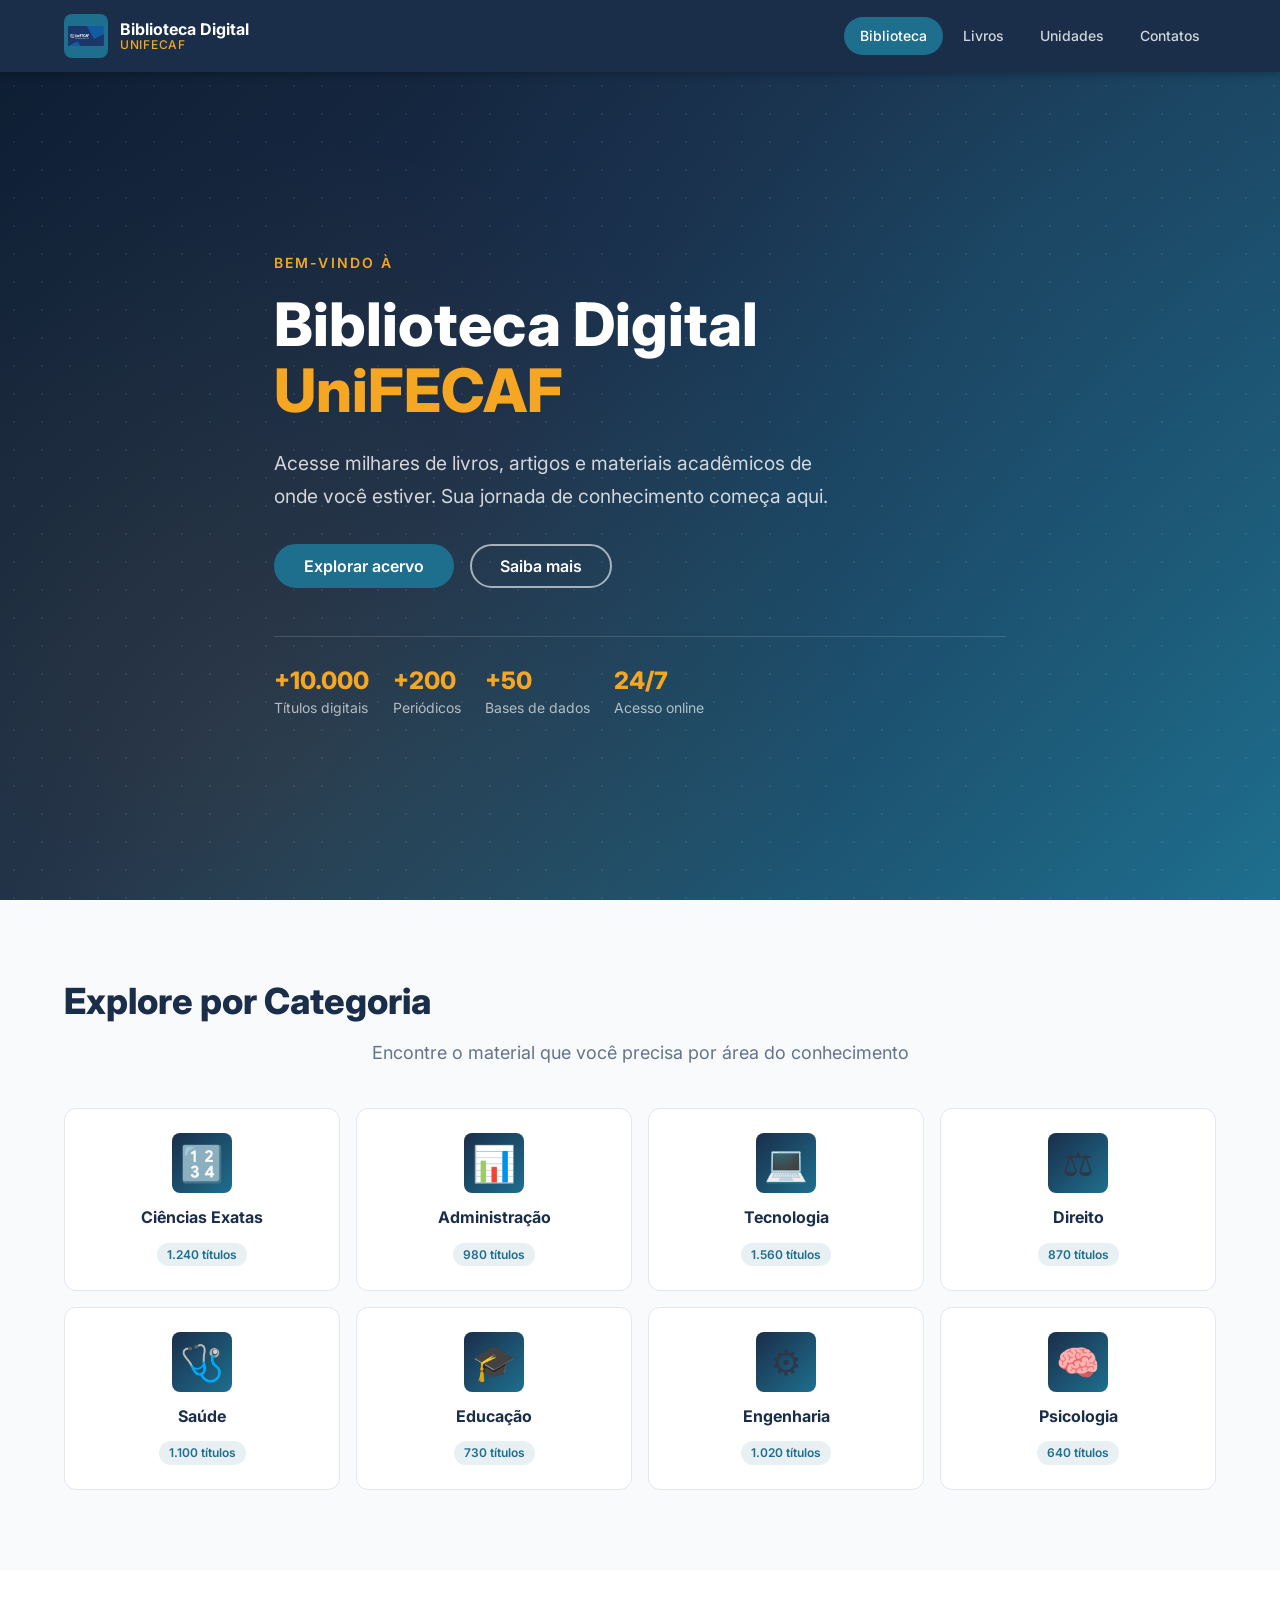
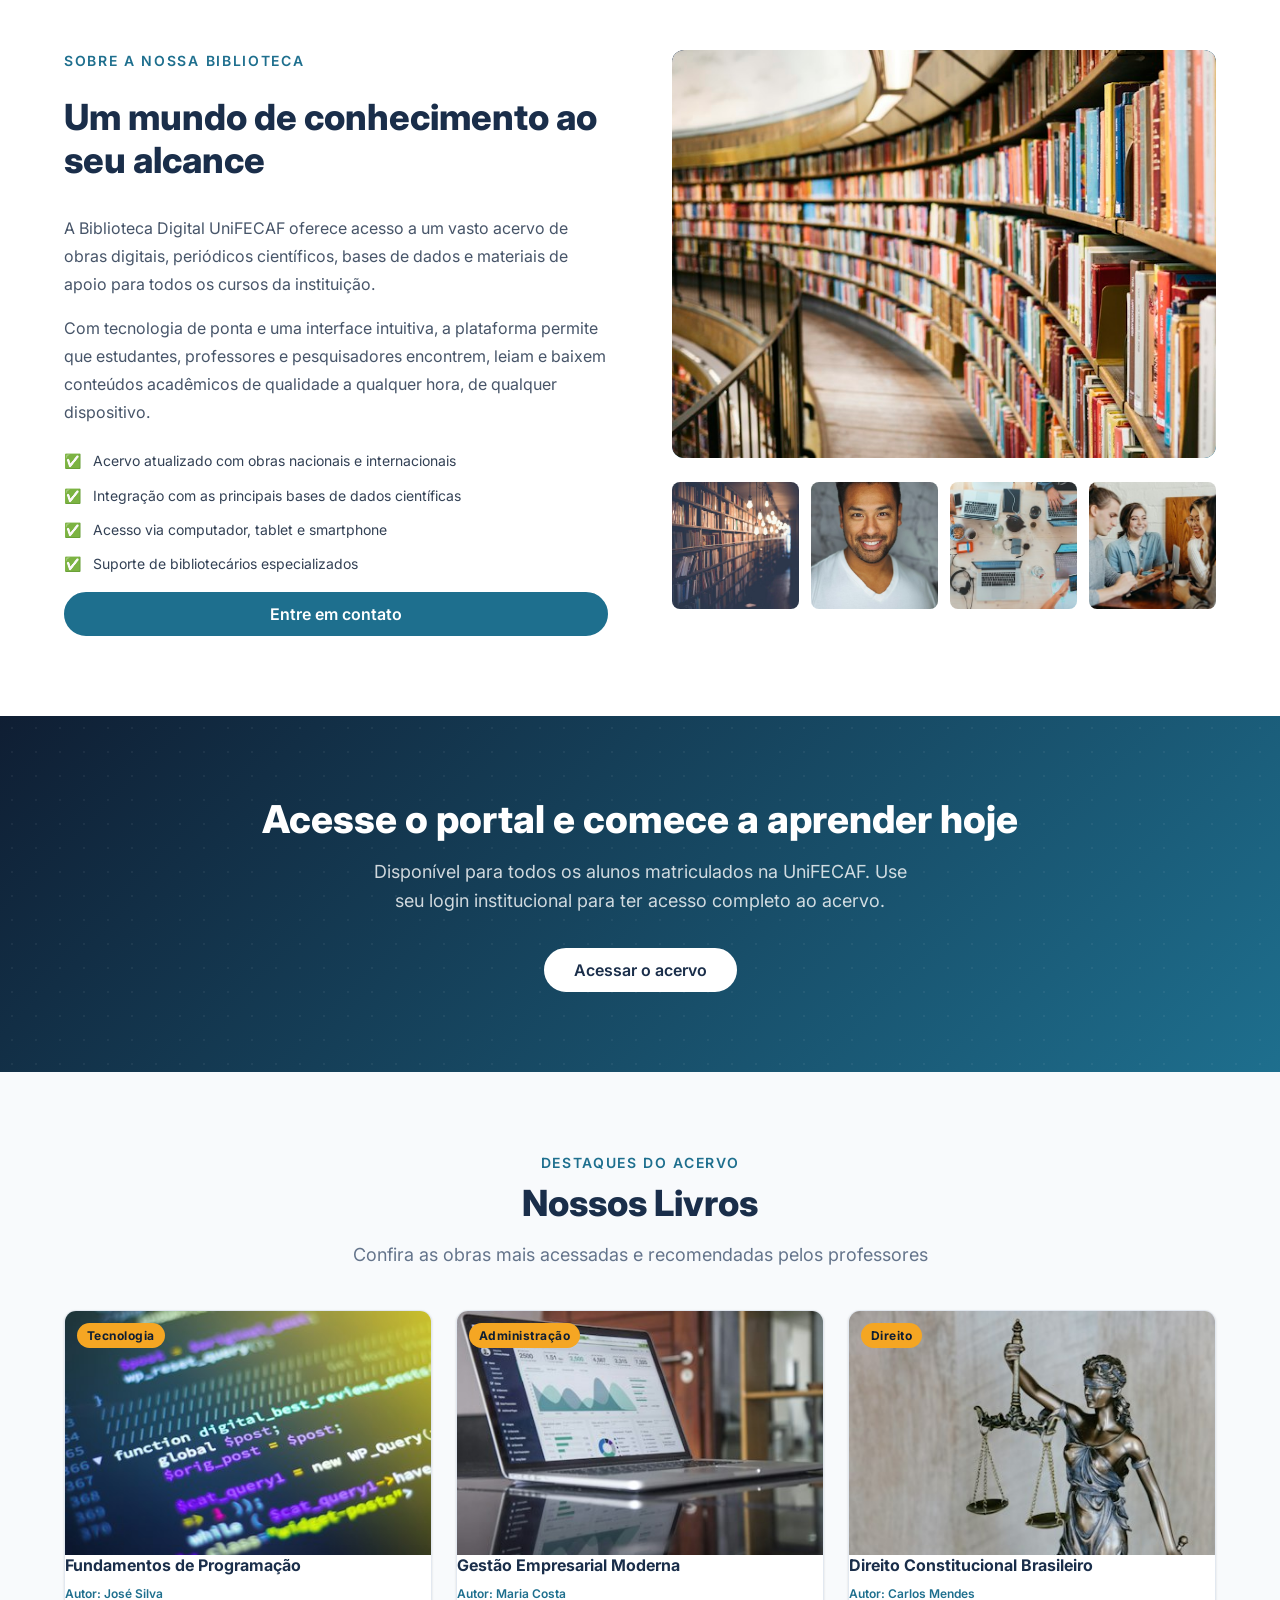
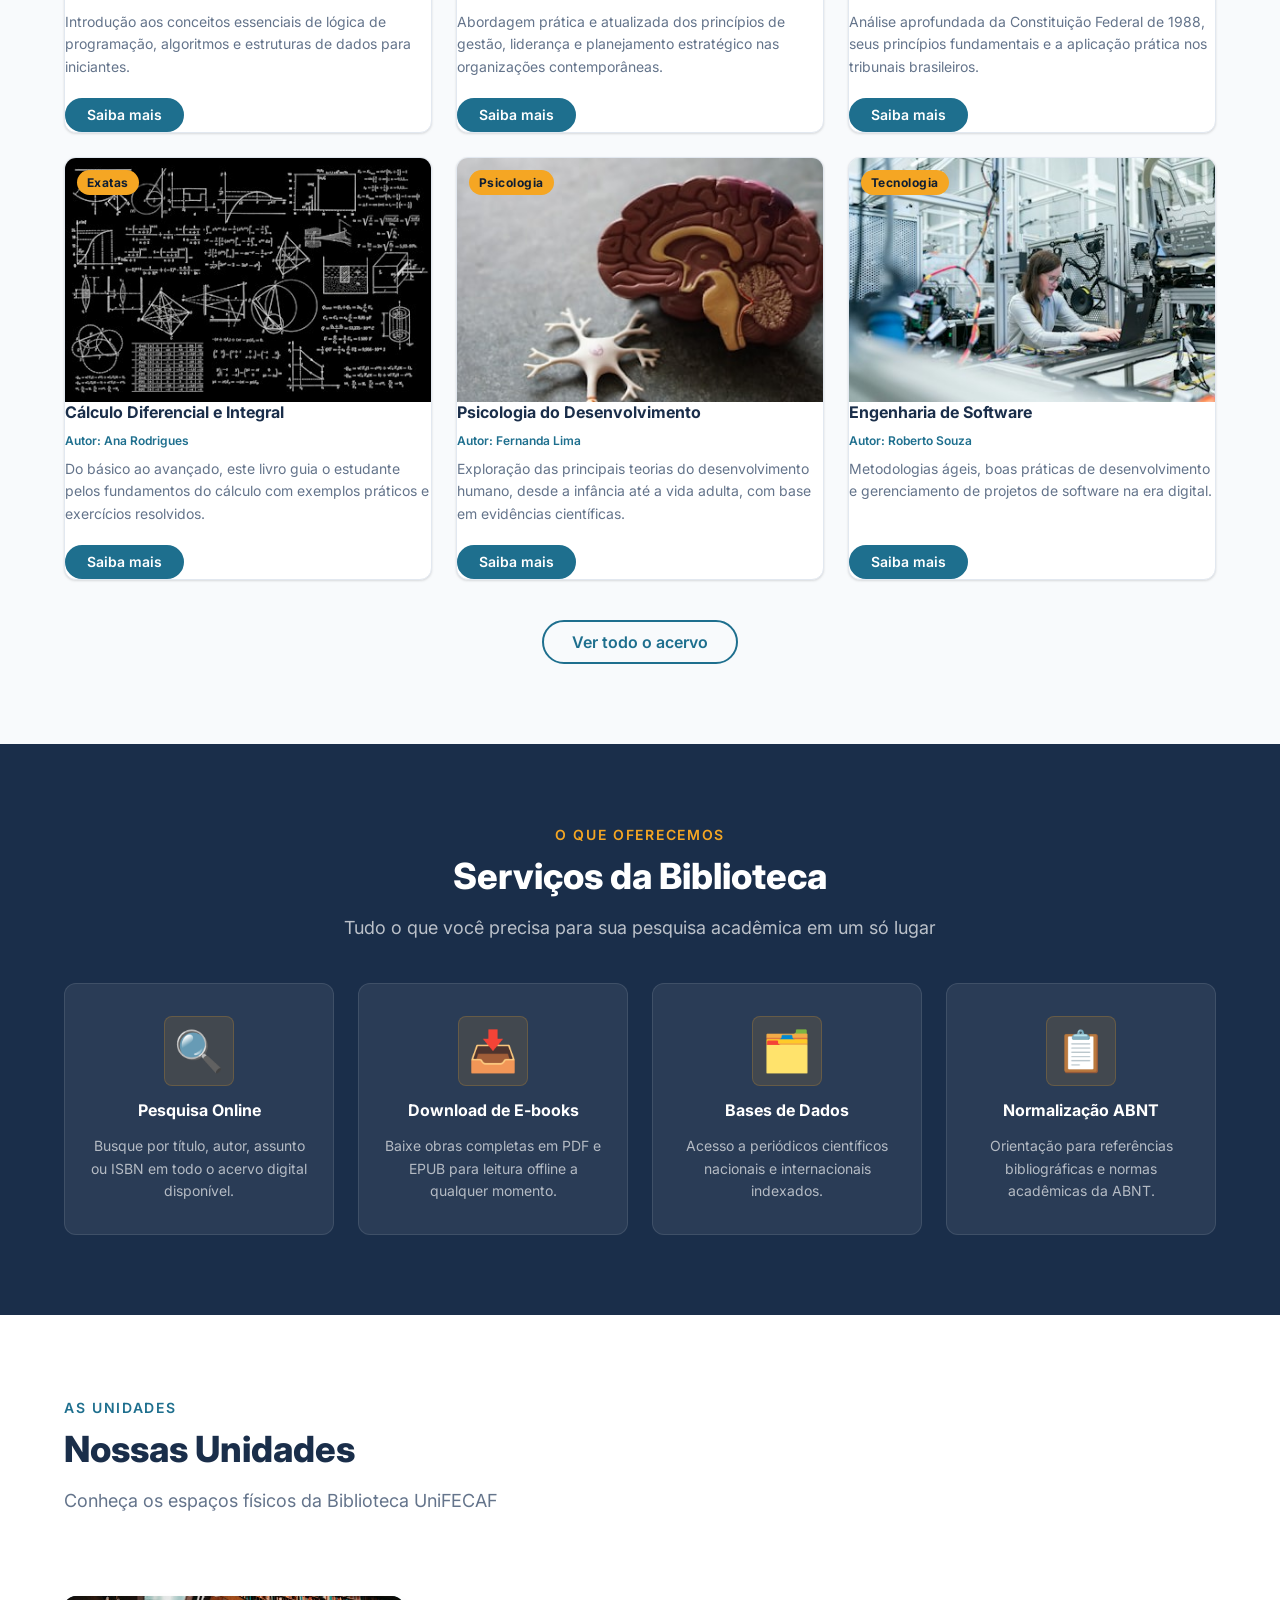
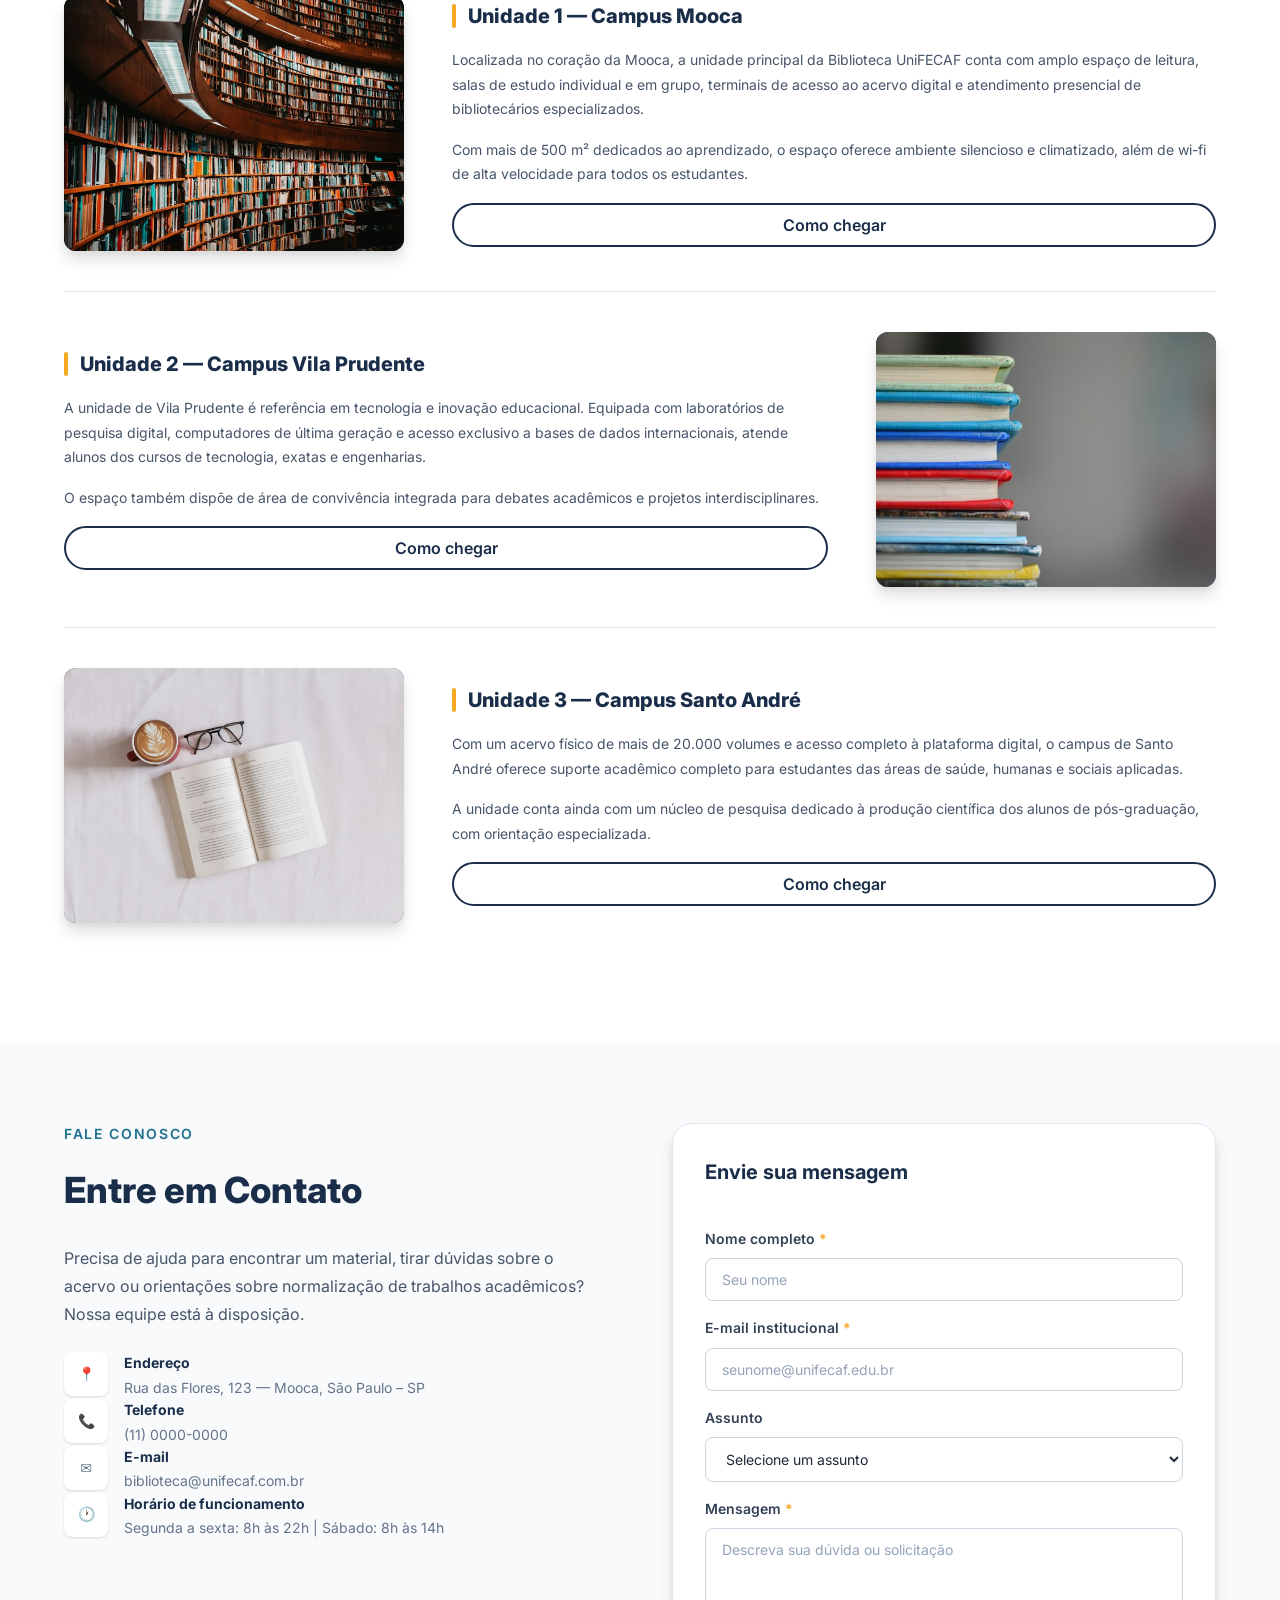
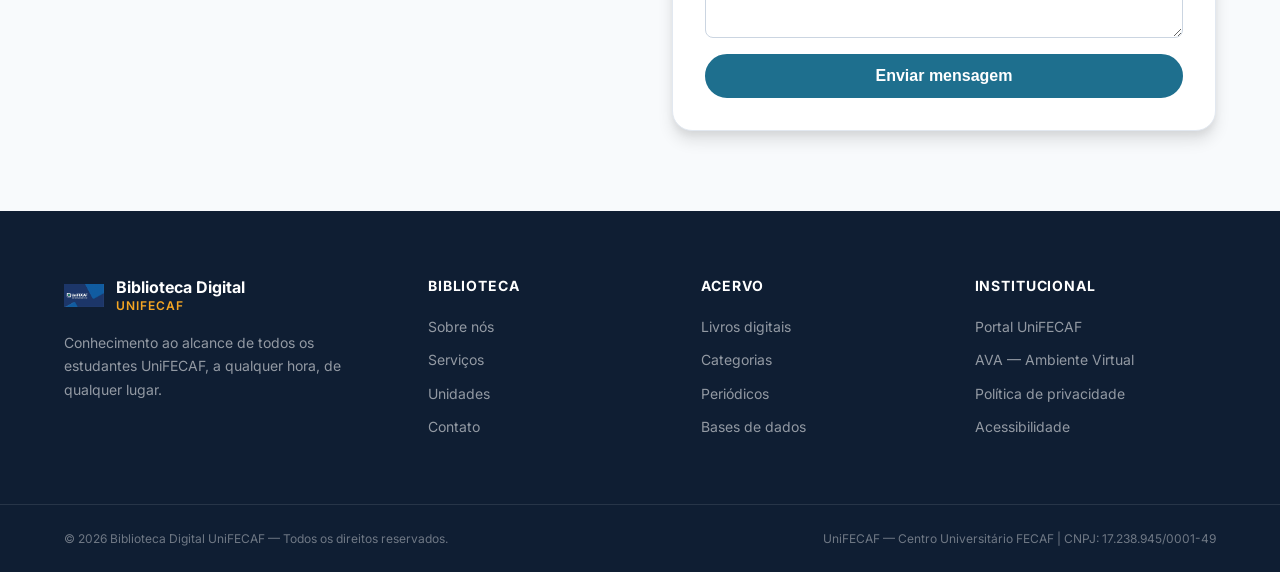
==== commit b4aaa0d6: "feat: adiciona logo oficial UniFECAF no header, footer e capa do relatório" ====
--- a/index.html
+++ b/index.html
@@ -25,7 +25,7 @@
       <!-- Logo -->
       <a href="#inicio" class="header__logo" aria-label="Biblioteca Digital UniFECAF — Página inicial">
         <div class="logo-mark" aria-hidden="true">
-          <span class="logo-mark__icon">📚</span>
+          <img src="assets/imagens/logo-unifecaf.png" alt="Logo UniFECAF" style="width:36px;height:36px;object-fit:contain;border-radius:4px;" />
         </div>
         <div class="logo-text">
           <span class="logo-text__main">Biblioteca Digital</span>
@@ -621,7 +621,7 @@
     <div class="container footer__inner">
       <div class="footer__brand">
         <div class="footer__logo">
-          <span aria-hidden="true">📚</span>
+          <img src="assets/imagens/logo-unifecaf.png" alt="Logo UniFECAF" style="width:40px;height:40px;object-fit:contain;border-radius:6px;" />
           <div>
             <strong>Biblioteca Digital</strong>
             <span>UniFECAF</span>
